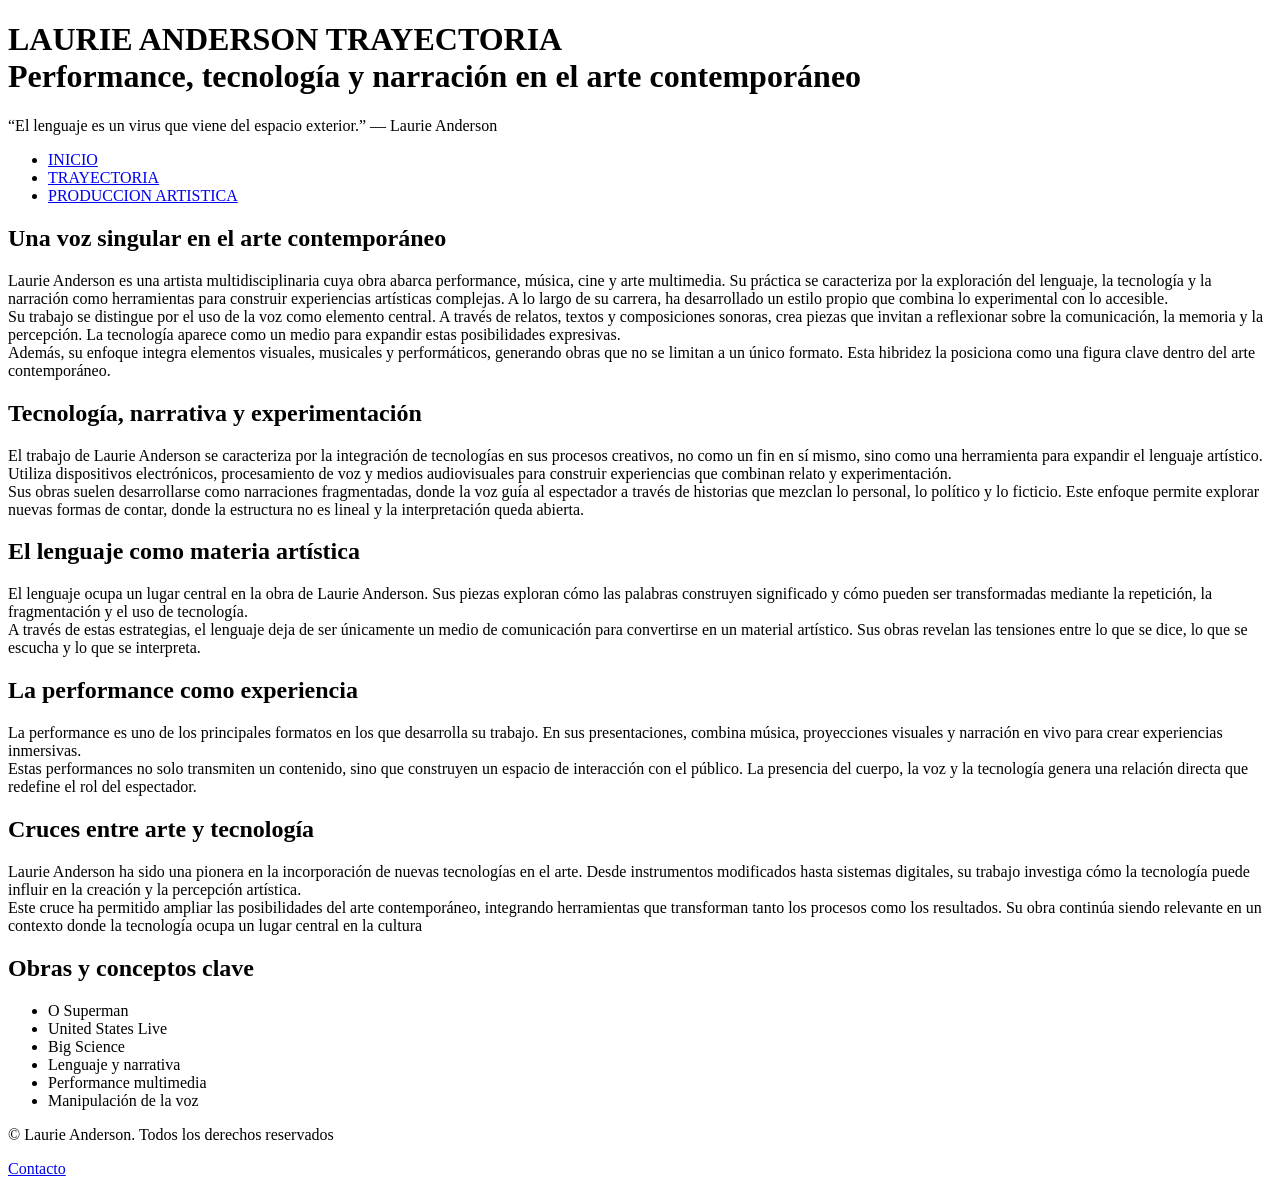
==== produccion.html @ 9b80798b "UPDATE PRODUCCION Agregué contenido en PRODUCCIÓN ARTÍSTICA. Cambié el <h1> y el <p> del header" ====
<!DOCTYPE html>
<html lang="es">
    <head>
        <meta charset="utf-8">
        <title>LAURIE-ANDERSON-PRODUCCION</title>
        <link href="css/estilos.css" rel="stylesheet">
    </head>
    <body>
        <header>
            <h1>LAURIE ANDERSON TRAYECTORIA<br>Performance, tecnología y narración en el arte contemporáneo</h1>
            <p>“El lenguaje es un virus que viene del espacio exterior.” — Laurie Anderson </p>
            <nav>
                <ul>
                    <li><a href="index.html">INICIO</a></li>
                    <li><a href="trayectoria.html">TRAYECTORIA</a></li>
                    <li><a href="produccion.html">PRODUCCION ARTISTICA</a></li>
                </ul>
            </nav>
        </header>
        <main>
            <article>
                <h2>Una voz singular en el arte contemporáneo</h2>
                <p>Laurie Anderson es una artista multidisciplinaria cuya obra abarca performance, música, cine y arte multimedia. Su práctica se caracteriza por la exploración del lenguaje, la tecnología y la narración como herramientas para construir experiencias artísticas complejas. A lo largo de su carrera, ha desarrollado un estilo propio que combina lo experimental con lo accesible.<br>Su trabajo se distingue por el uso de la voz como elemento central. A través de relatos, textos y composiciones sonoras, crea piezas que invitan a reflexionar sobre la comunicación, la memoria y la percepción. La tecnología aparece como un medio para expandir estas posibilidades expresivas.<br>Además, su enfoque integra elementos visuales, musicales y performáticos, generando obras que no se limitan a un único formato. Esta hibridez la posiciona como una figura clave dentro del arte contemporáneo.
</p>
            </article>
            <article>
                <h2>Tecnología, narrativa y experimentación</h2>
                <p>El trabajo de Laurie Anderson se caracteriza por la integración de tecnologías en sus procesos creativos, no como un fin en sí mismo, sino como una herramienta para expandir el lenguaje artístico. Utiliza dispositivos electrónicos, procesamiento de voz y medios audiovisuales para construir experiencias que combinan relato y experimentación. <br> Sus obras suelen desarrollarse como narraciones fragmentadas, donde la voz guía al espectador a través de historias que mezclan lo personal, lo político y lo ficticio. Este enfoque permite explorar nuevas formas de contar, donde la estructura no es lineal y la interpretación queda abierta.

</p>
            </article>
            <article>
                <h2>El lenguaje como materia artística</h2>
                <p>El lenguaje ocupa un lugar central en la obra de Laurie Anderson. Sus piezas exploran cómo las palabras construyen significado y cómo pueden ser transformadas mediante la repetición, la fragmentación y el uso de tecnología.<br>A través de estas estrategias, el lenguaje deja de ser únicamente un medio de comunicación para convertirse en un material artístico. Sus obras revelan las tensiones entre lo que se dice, lo que se escucha y lo que se interpreta.</p>
            </article>
            <article>
                <h2>La performance como experiencia</h2>
                <p>La performance es uno de los principales formatos en los que desarrolla su trabajo. En sus presentaciones, combina música, proyecciones visuales y narración en vivo para crear experiencias inmersivas.<br>Estas performances no solo transmiten un contenido, sino que construyen un espacio de interacción con el público. La presencia del cuerpo, la voz y la tecnología genera una relación directa que redefine el rol del espectador.</p>
            </article>
             </article>
            <article>
                <h2>Cruces entre arte y tecnología</h2>
                <p>Laurie Anderson ha sido una pionera en la incorporación de nuevas tecnologías en el arte. Desde instrumentos modificados hasta sistemas digitales, su trabajo investiga cómo la tecnología puede influir en la creación y la percepción artística.<br> Este cruce ha permitido ampliar las posibilidades del arte contemporáneo, integrando herramientas que transforman tanto los procesos como los resultados. Su obra continúa siendo relevante en un contexto donde la tecnología ocupa un lugar central en la cultura</p>
            </article>
            <article>
                <h2>Obras y conceptos clave</h2>
                <p>
                    <ul>
                        <li>O Superman</li>
                        <li>United States Live</li>
                        <li>Big Science</li>
                        <li>Lenguaje y narrativa</li>
                        <li>Performance multimedia</li>
                        <li>Manipulación de la voz</li>
                    </ul>
                </p>
            </article>
        </main>
        <footer>
            <p>&copy; Laurie Anderson. Todos los derechos reservados</p>
            <a href="mailto:laurie@artedigital.com">Contacto</a>
        </footer>
    </body>
</html>
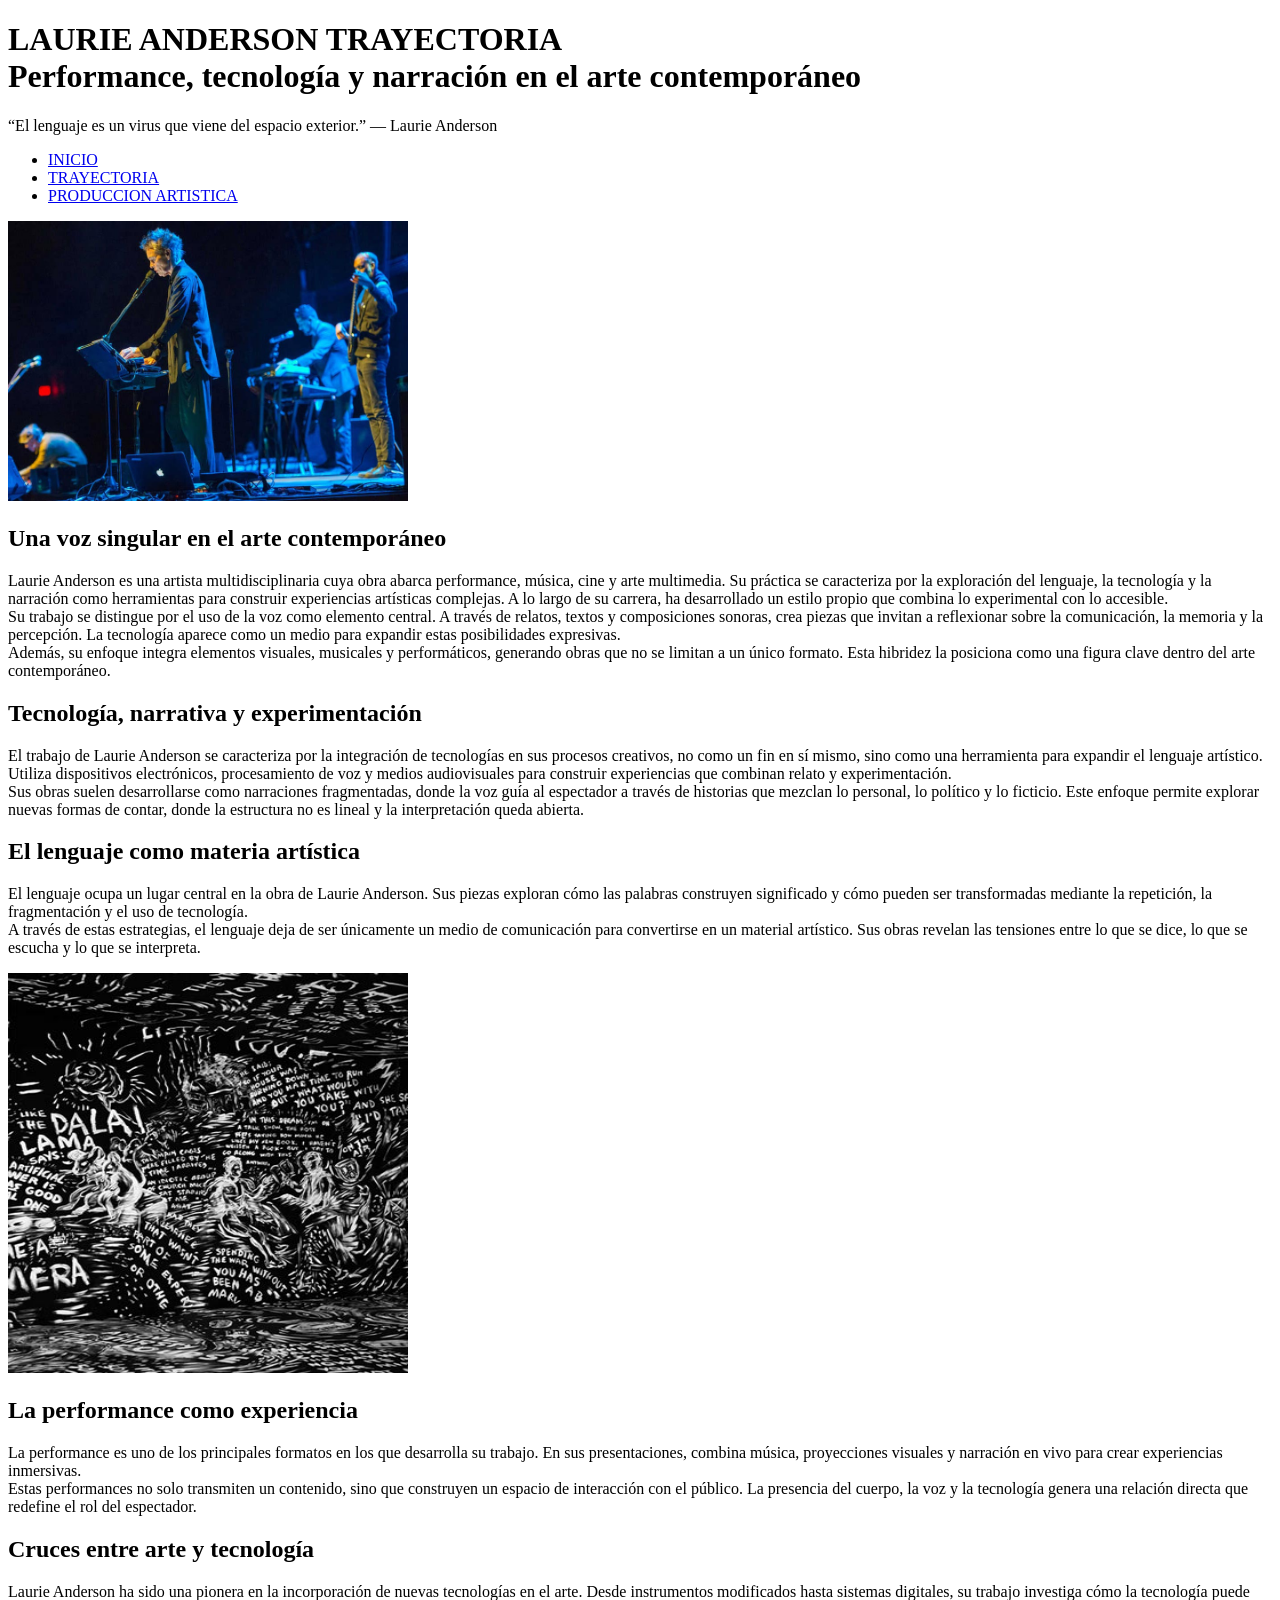
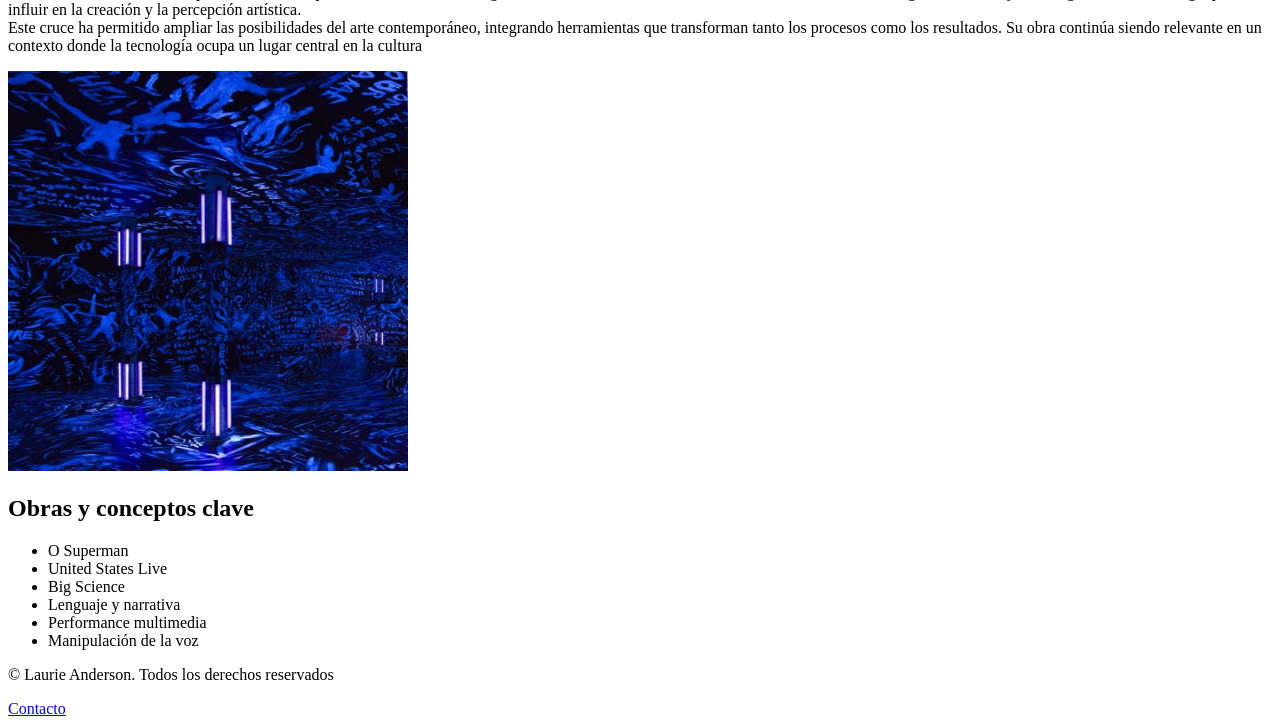
==== commit 9b300da3: "UPDATE PRODUCCIÓN ARTÍSTICA Agruegué tres fotos a la página PRODUCCIÓN ARTÍSTICA y agregue un coment" ====
--- a/produccion.html
+++ b/produccion.html
@@ -18,6 +18,7 @@
             </nav>
         </header>
         <main>
+            <img src="img/andersontocando-2.jpg" alt="LAURIE ANDERSON TOCANDO" height="280" width="400">
             <article>
                 <h2>Una voz singular en el arte contemporáneo</h2>
                 <p>Laurie Anderson es una artista multidisciplinaria cuya obra abarca performance, música, cine y arte multimedia. Su práctica se caracteriza por la exploración del lenguaje, la tecnología y la narración como herramientas para construir experiencias artísticas complejas. A lo largo de su carrera, ha desarrollado un estilo propio que combina lo experimental con lo accesible.<br>Su trabajo se distingue por el uso de la voz como elemento central. A través de relatos, textos y composiciones sonoras, crea piezas que invitan a reflexionar sobre la comunicación, la memoria y la percepción. La tecnología aparece como un medio para expandir estas posibilidades expresivas.<br>Además, su enfoque integra elementos visuales, musicales y performáticos, generando obras que no se limitan a un único formato. Esta hibridez la posiciona como una figura clave dentro del arte contemporáneo.
@@ -33,6 +34,7 @@
                 <h2>El lenguaje como materia artística</h2>
                 <p>El lenguaje ocupa un lugar central en la obra de Laurie Anderson. Sus piezas exploran cómo las palabras construyen significado y cómo pueden ser transformadas mediante la repetición, la fragmentación y el uso de tecnología.<br>A través de estas estrategias, el lenguaje deja de ser únicamente un medio de comunicación para convertirse en un material artístico. Sus obras revelan las tensiones entre lo que se dice, lo que se escucha y lo que se interpreta.</p>
             </article>
+            <img src="img/andersoninstalacionfrases-3.jpg" alt="INSTALACIÓN FRASES" height="400" width="400">
             <article>
                 <h2>La performance como experiencia</h2>
                 <p>La performance es uno de los principales formatos en los que desarrolla su trabajo. En sus presentaciones, combina música, proyecciones visuales y narración en vivo para crear experiencias inmersivas.<br>Estas performances no solo transmiten un contenido, sino que construyen un espacio de interacción con el público. La presencia del cuerpo, la voz y la tecnología genera una relación directa que redefine el rol del espectador.</p>
@@ -42,6 +44,7 @@
                 <h2>Cruces entre arte y tecnología</h2>
                 <p>Laurie Anderson ha sido una pionera en la incorporación de nuevas tecnologías en el arte. Desde instrumentos modificados hasta sistemas digitales, su trabajo investiga cómo la tecnología puede influir en la creación y la percepción artística.<br> Este cruce ha permitido ampliar las posibilidades del arte contemporáneo, integrando herramientas que transforman tanto los procesos como los resultados. Su obra continúa siendo relevante en un contexto donde la tecnología ocupa un lugar central en la cultura</p>
             </article>
+            <img src="img/anderson-4luminica.jpg" alt="INSTALACIÓN" height="400" width="400">
             <article>
                 <h2>Obras y conceptos clave</h2>
                 <p>
@@ -60,5 +63,6 @@
             <p>&copy; Laurie Anderson. Todos los derechos reservados</p>
             <a href="mailto:laurie@artedigital.com">Contacto</a>
         </footer>
+        <!--Copié la estructura del index con el header asi quedan las tres páginas iguales en estructura, luego agregué todo el contenido y por último las fotos-->
     </body>
 </html>
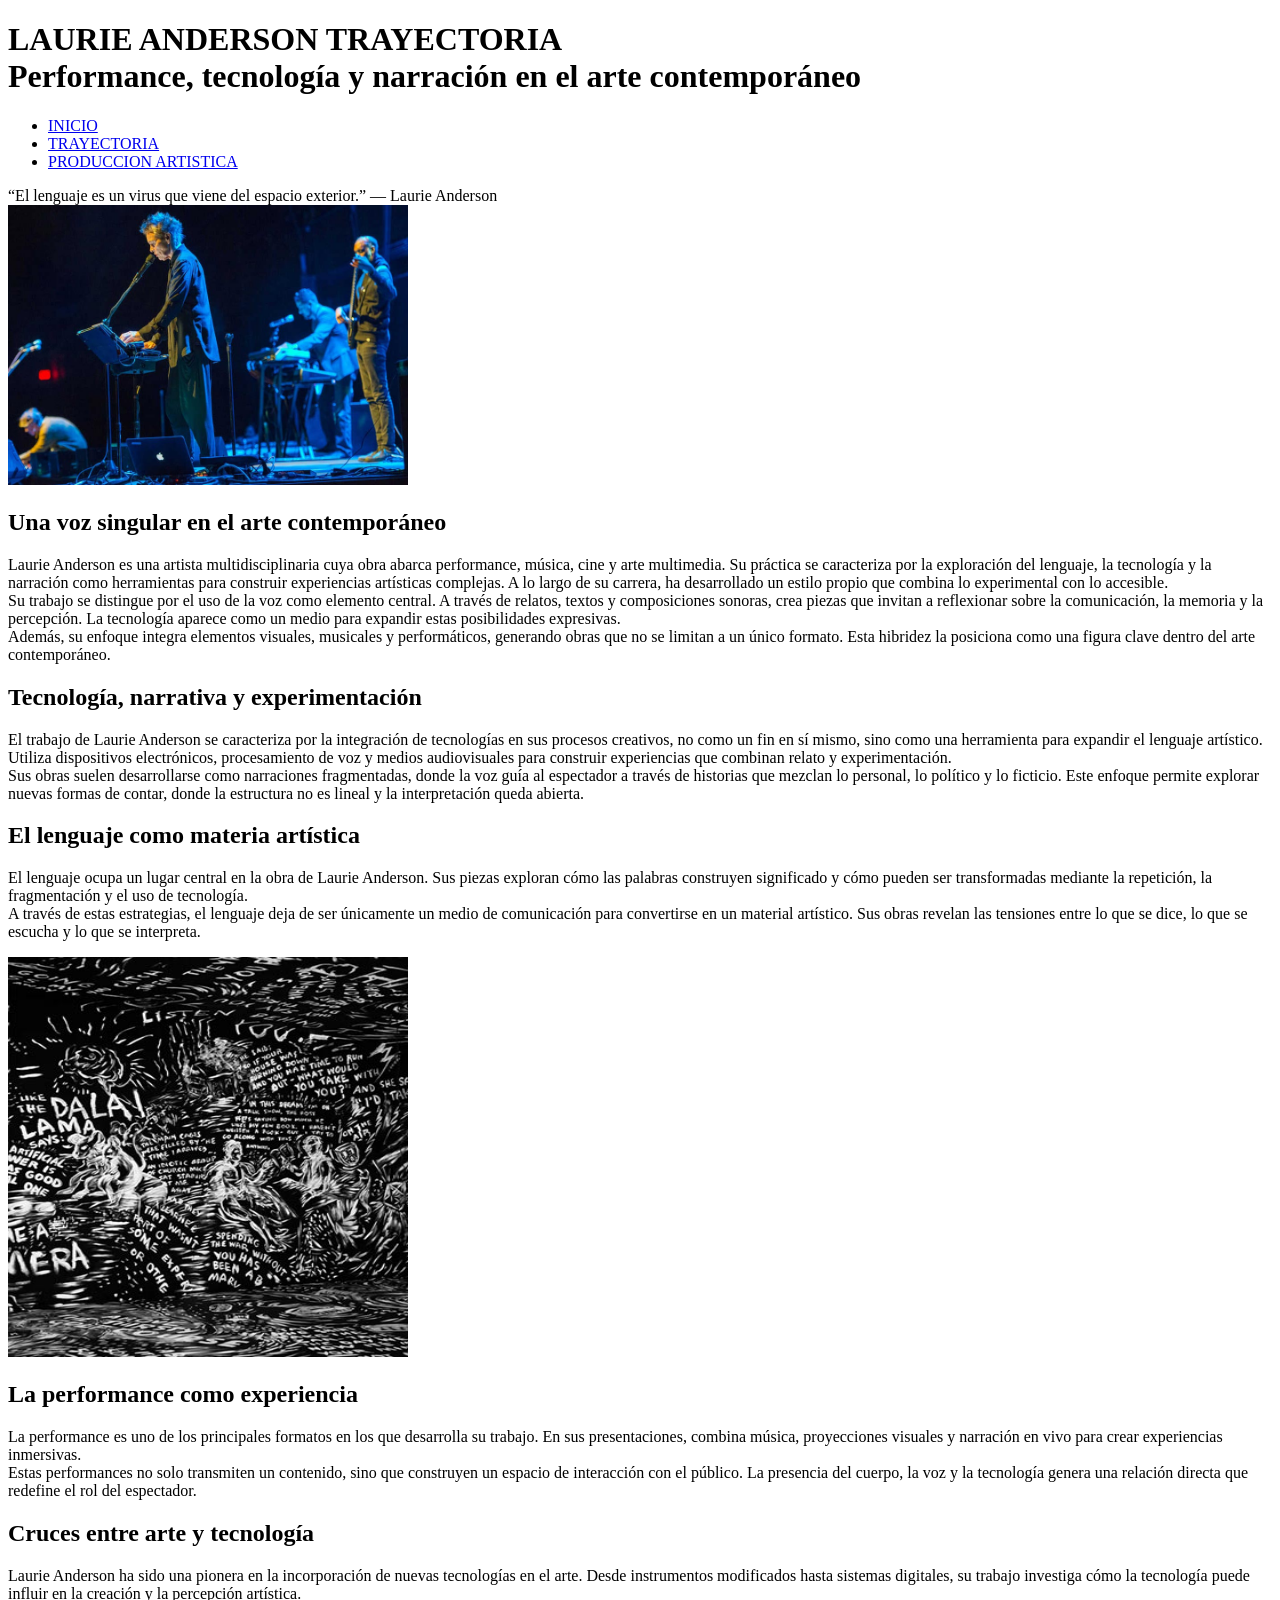
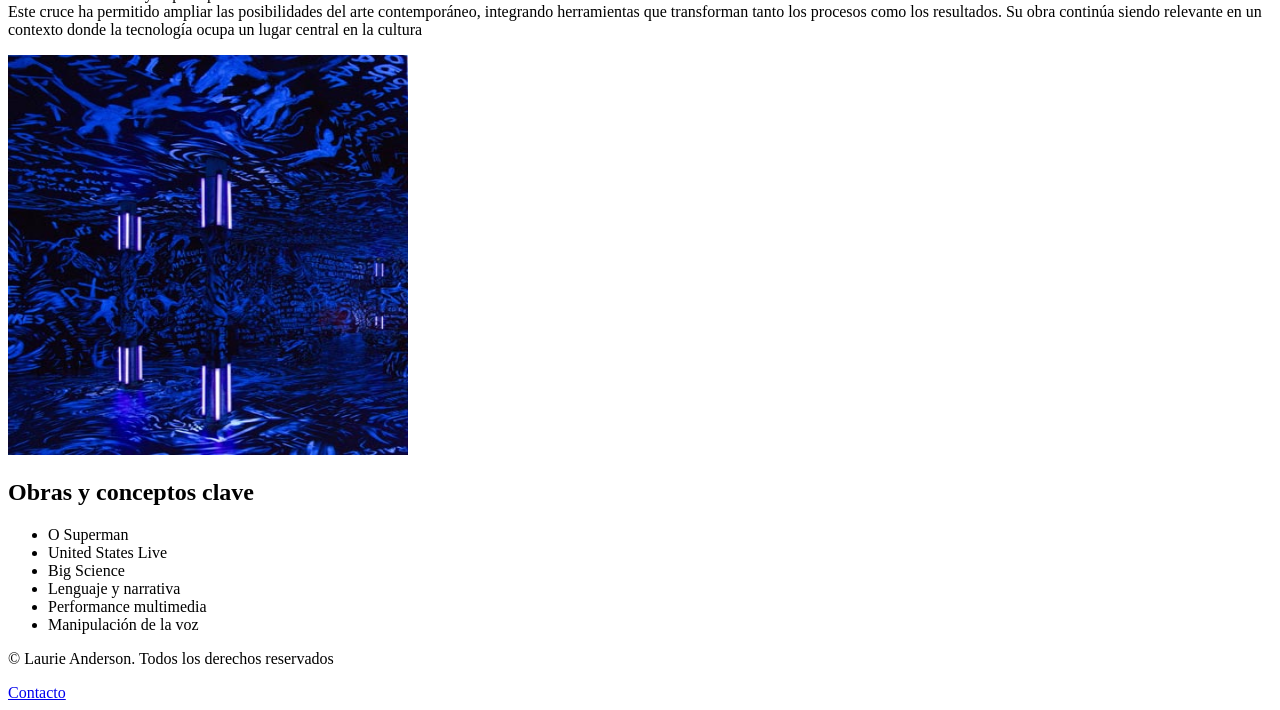
==== commit 068f683e: "UPDATE Saque del header y la puse en un div entre el header y el main a una frase que dijo la artist" ====
--- a/produccion.html
+++ b/produccion.html
@@ -8,7 +8,6 @@
     <body>
         <header>
             <h1>LAURIE ANDERSON TRAYECTORIA<br>Performance, tecnología y narración en el arte contemporáneo</h1>
-            <p>“El lenguaje es un virus que viene del espacio exterior.” — Laurie Anderson </p>
             <nav>
                 <ul>
                     <li><a href="index.html">INICIO</a></li>
@@ -17,6 +16,9 @@
                 </ul>
             </nav>
         </header>
+        <div>
+            “El lenguaje es un virus que viene del espacio exterior.” — Laurie Anderson 
+        </div>
         <main>
             <img src="img/andersontocando-2.jpg" alt="LAURIE ANDERSON TOCANDO" height="280" width="400">
             <article>
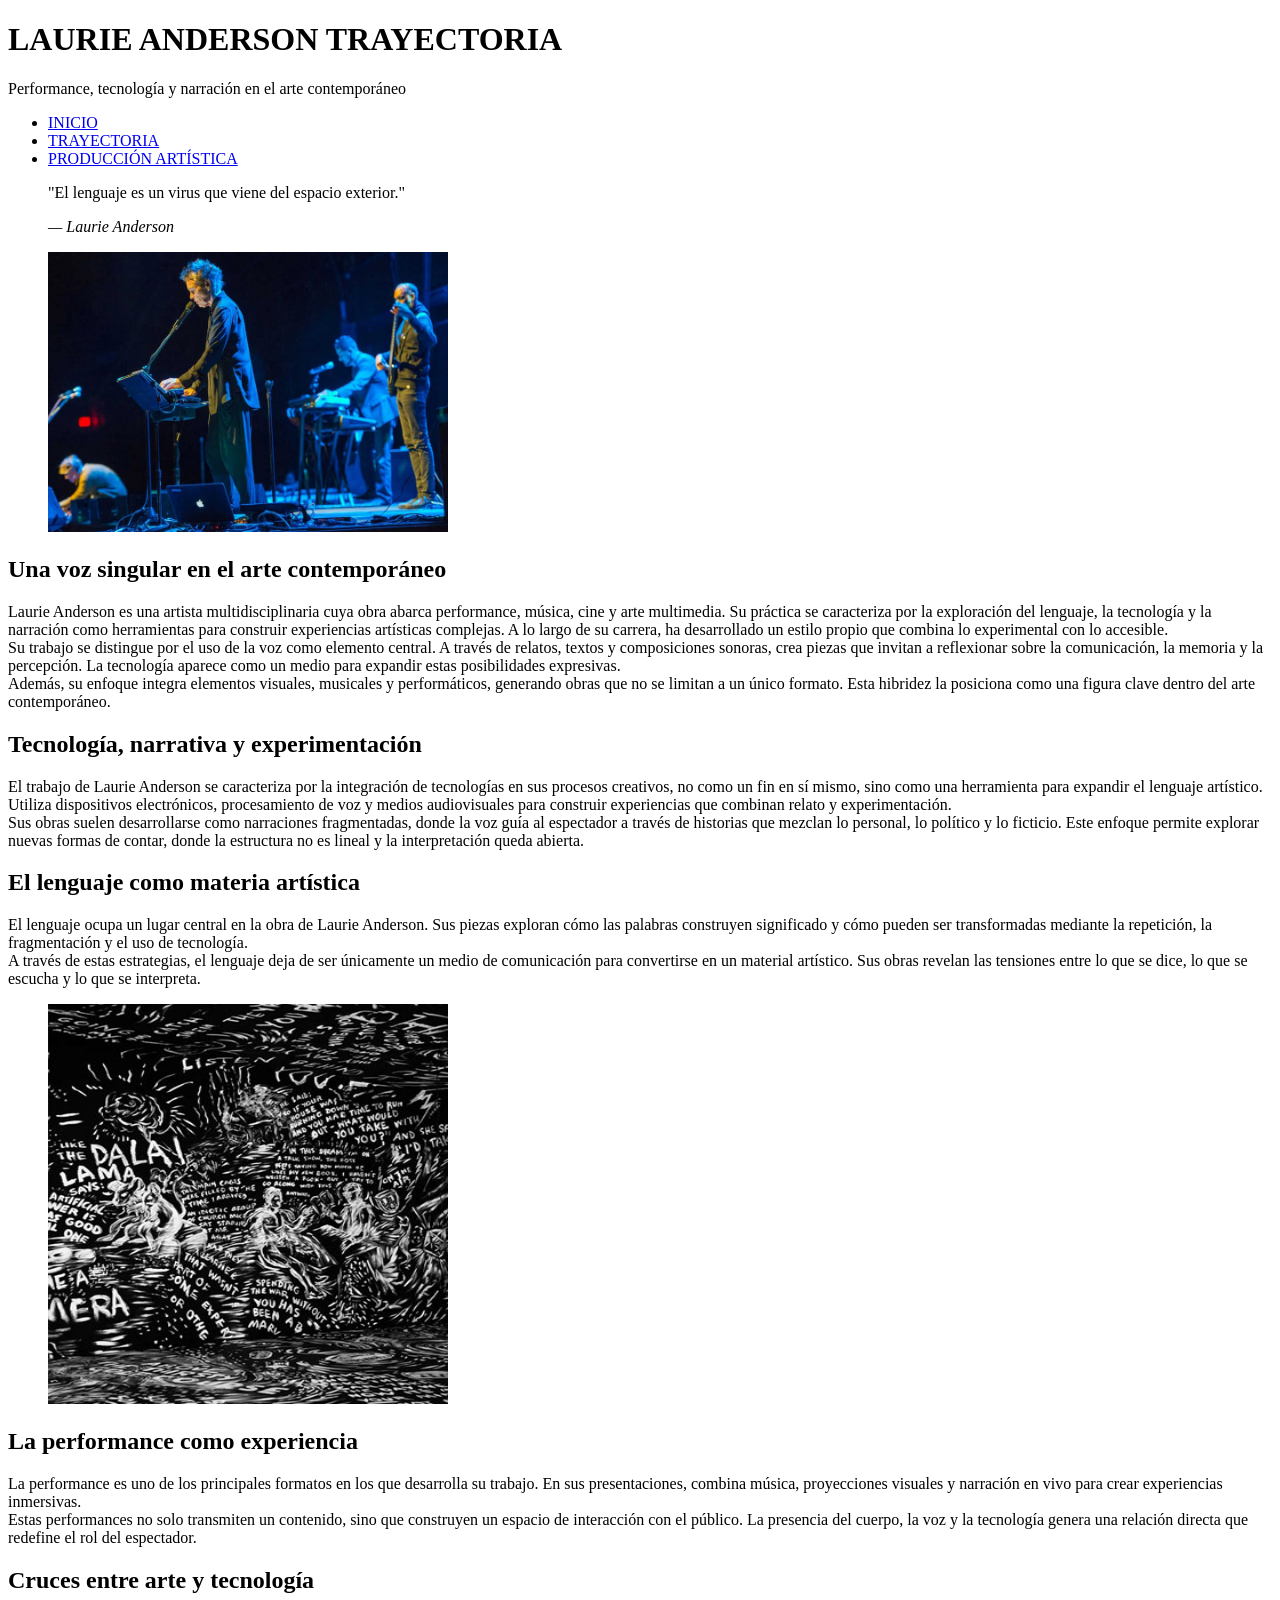
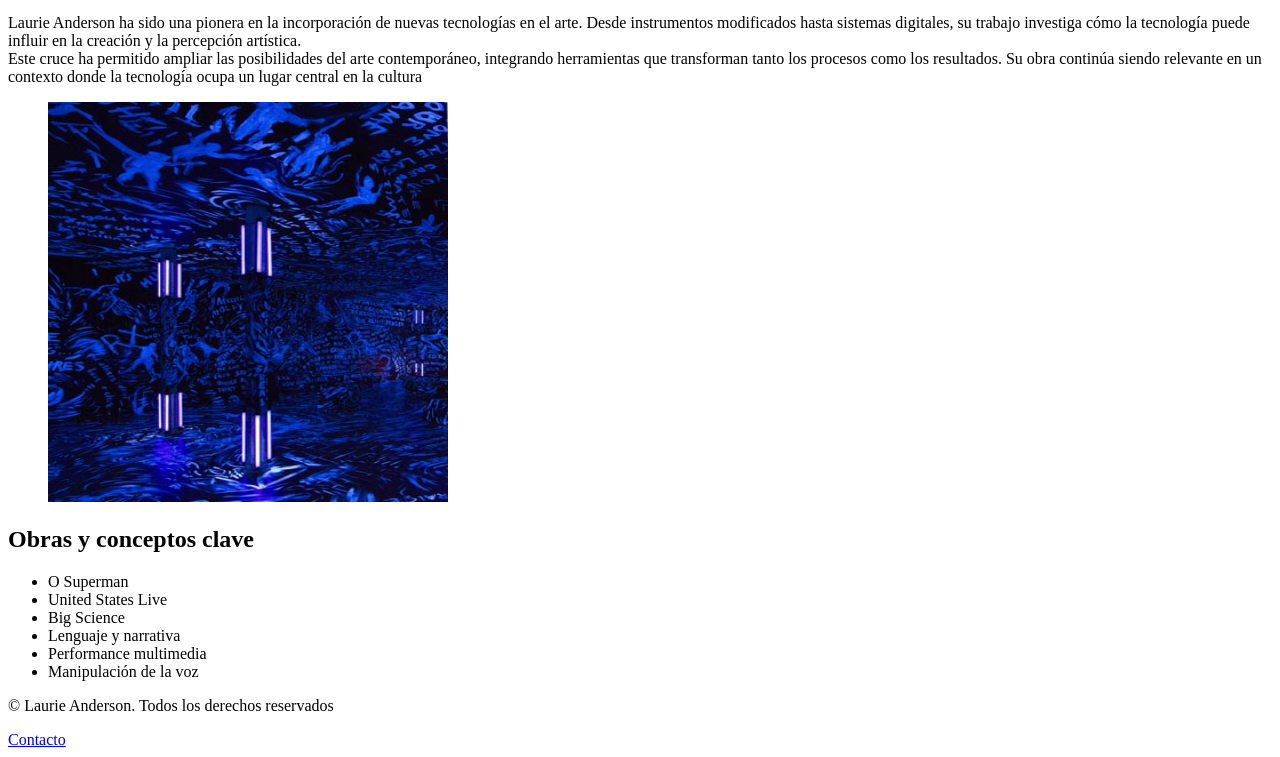
==== commit d91cdb96: "UPDATE PRODUCCIÓN - Agregué los links de Google fonts en el head - Corregí el <header> - Corregí una" ====
--- a/produccion.html
+++ b/produccion.html
@@ -3,25 +3,30 @@
     <head>
         <meta charset="utf-8">
         <title>LAURIE-ANDERSON-PRODUCCION</title>
+        <link rel="preconnect" href="https://fonts.googleapis.com">
+        <link rel="preconnect" href="https://fonts.gstatic.com" crossorigin>
+        <link href="https://fonts.googleapis.com/css2?family=Abel&family=Raleway:ital,wght@0,100..900;1,100..900&display=swap" rel="stylesheet">
         <link href="css/estilos.css" rel="stylesheet">
     </head>
     <body>
         <header>
-            <h1>LAURIE ANDERSON TRAYECTORIA<br>Performance, tecnología y narración en el arte contemporáneo</h1>
+            <h1>LAURIE ANDERSON TRAYECTORIA</h1>
+            <p>Performance, tecnología y narración en el arte contemporáneo</p>
             <nav>
                 <ul>
                     <li><a href="index.html">INICIO</a></li>
                     <li><a href="trayectoria.html">TRAYECTORIA</a></li>
-                    <li><a href="produccion.html">PRODUCCION ARTISTICA</a></li>
+                    <li><a href="produccion.html">PRODUCCIÓN ARTÍSTICA</a></li>
                 </ul>
             </nav>
         </header>
-        <div>
-            “El lenguaje es un virus que viene del espacio exterior.” — Laurie Anderson 
-        </div>
+        <blockquote>
+            <p>"El lenguaje es un virus que viene del espacio exterior."</p>
+            <cite>— Laurie Anderson</cite>
+        </blockquote>
         <main>
-            <img src="img/andersontocando-2.jpg" alt="LAURIE ANDERSON TOCANDO" height="280" width="400">
             <article>
+                <figure><img src="img/andersontocando-2.jpg" alt="LAURIE ANDERSON TOCANDO" height="280" width="400"></figure>
                 <h2>Una voz singular en el arte contemporáneo</h2>
                 <p>Laurie Anderson es una artista multidisciplinaria cuya obra abarca performance, música, cine y arte multimedia. Su práctica se caracteriza por la exploración del lenguaje, la tecnología y la narración como herramientas para construir experiencias artísticas complejas. A lo largo de su carrera, ha desarrollado un estilo propio que combina lo experimental con lo accesible.<br>Su trabajo se distingue por el uso de la voz como elemento central. A través de relatos, textos y composiciones sonoras, crea piezas que invitan a reflexionar sobre la comunicación, la memoria y la percepción. La tecnología aparece como un medio para expandir estas posibilidades expresivas.<br>Además, su enfoque integra elementos visuales, musicales y performáticos, generando obras que no se limitan a un único formato. Esta hibridez la posiciona como una figura clave dentro del arte contemporáneo.
 </p>
@@ -36,20 +41,18 @@
                 <h2>El lenguaje como materia artística</h2>
                 <p>El lenguaje ocupa un lugar central en la obra de Laurie Anderson. Sus piezas exploran cómo las palabras construyen significado y cómo pueden ser transformadas mediante la repetición, la fragmentación y el uso de tecnología.<br>A través de estas estrategias, el lenguaje deja de ser únicamente un medio de comunicación para convertirse en un material artístico. Sus obras revelan las tensiones entre lo que se dice, lo que se escucha y lo que se interpreta.</p>
             </article>
-            <img src="img/andersoninstalacionfrases-3.jpg" alt="INSTALACIÓN FRASES" height="400" width="400">
             <article>
+                <figure><img src="img/andersoninstalacionfrases-3.jpg" alt="INSTALACIÓN FRASES" height="400" width="400"></figure>
                 <h2>La performance como experiencia</h2>
                 <p>La performance es uno de los principales formatos en los que desarrolla su trabajo. En sus presentaciones, combina música, proyecciones visuales y narración en vivo para crear experiencias inmersivas.<br>Estas performances no solo transmiten un contenido, sino que construyen un espacio de interacción con el público. La presencia del cuerpo, la voz y la tecnología genera una relación directa que redefine el rol del espectador.</p>
             </article>
-             </article>
             <article>
                 <h2>Cruces entre arte y tecnología</h2>
                 <p>Laurie Anderson ha sido una pionera en la incorporación de nuevas tecnologías en el arte. Desde instrumentos modificados hasta sistemas digitales, su trabajo investiga cómo la tecnología puede influir en la creación y la percepción artística.<br> Este cruce ha permitido ampliar las posibilidades del arte contemporáneo, integrando herramientas que transforman tanto los procesos como los resultados. Su obra continúa siendo relevante en un contexto donde la tecnología ocupa un lugar central en la cultura</p>
             </article>
-            <img src="img/anderson-4luminica.jpg" alt="INSTALACIÓN" height="400" width="400">
             <article>
+                <figure><img src="img/anderson-4luminica.jpg" alt="INSTALACIÓN" height="400" width="400"></figure>
                 <h2>Obras y conceptos clave</h2>
-                <p>
                     <ul>
                         <li>O Superman</li>
                         <li>United States Live</li>
@@ -58,7 +61,6 @@
                         <li>Performance multimedia</li>
                         <li>Manipulación de la voz</li>
                     </ul>
-                </p>
             </article>
         </main>
         <footer>
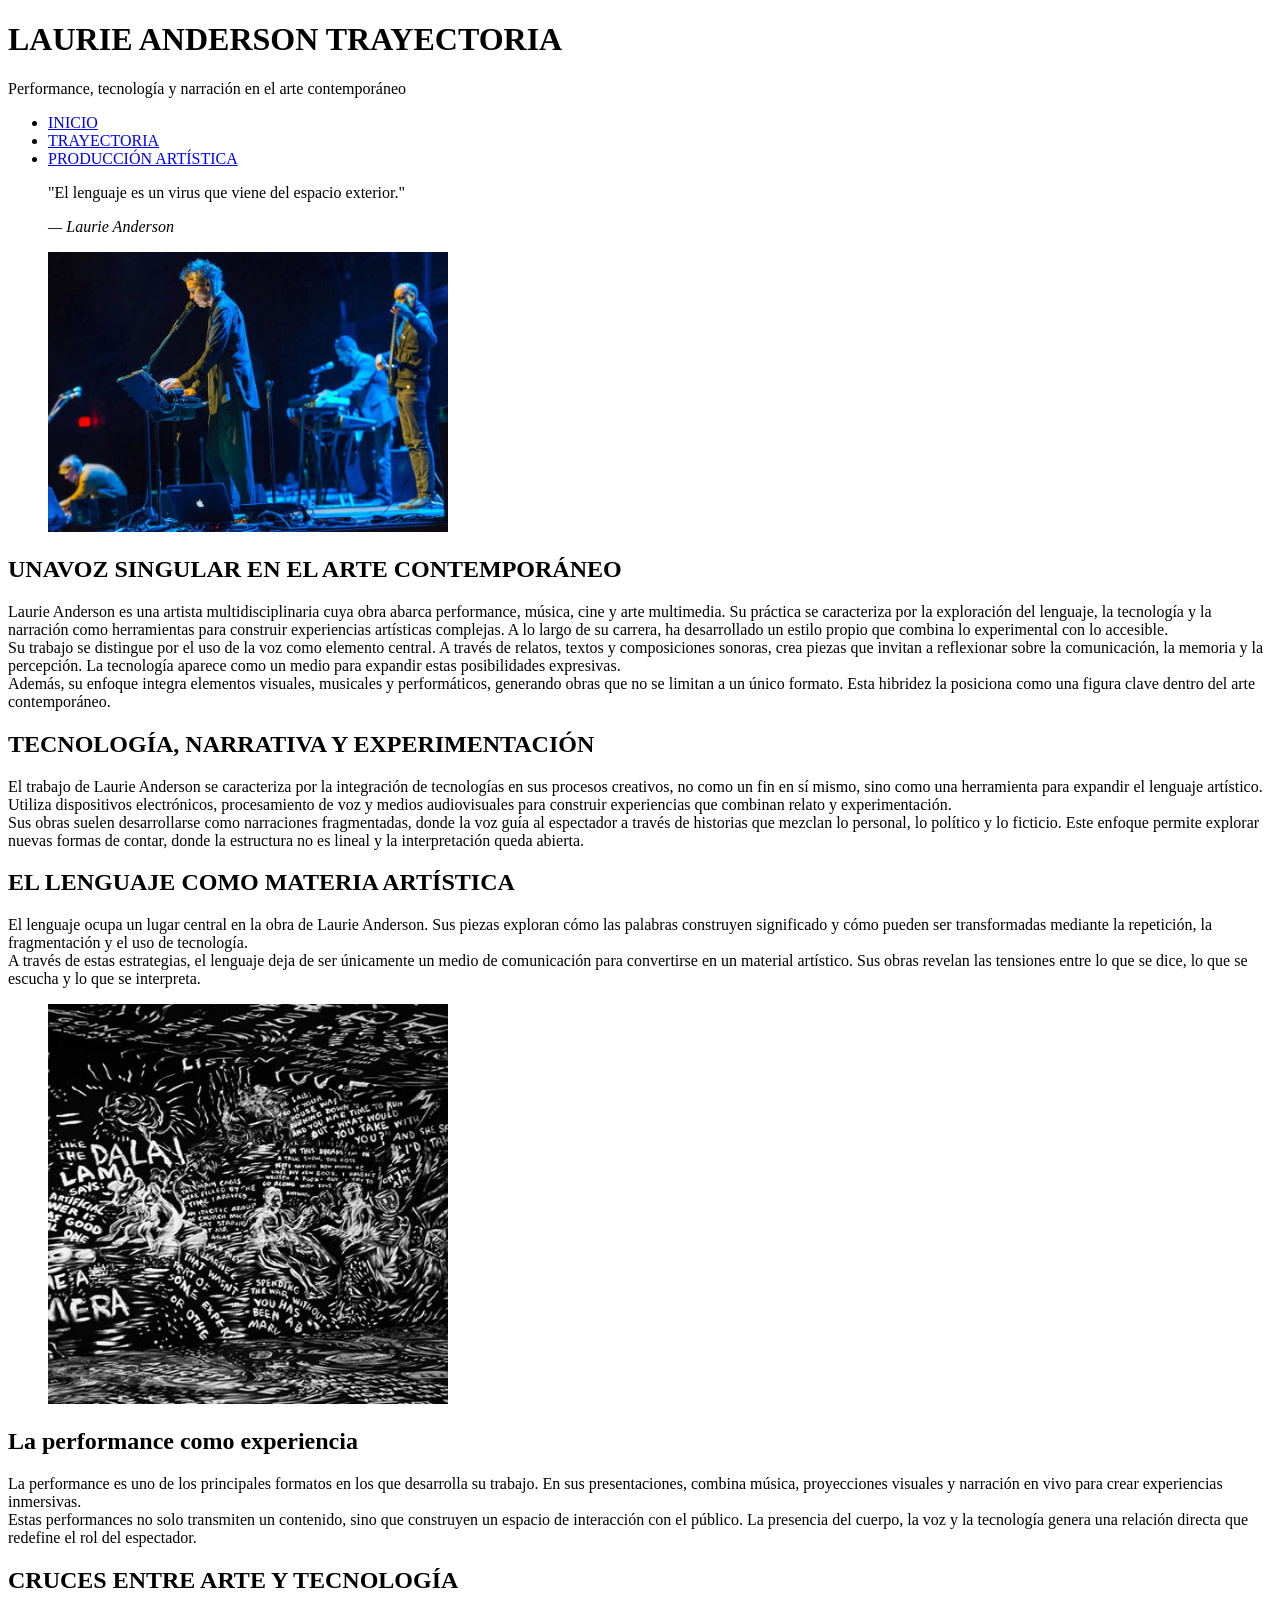
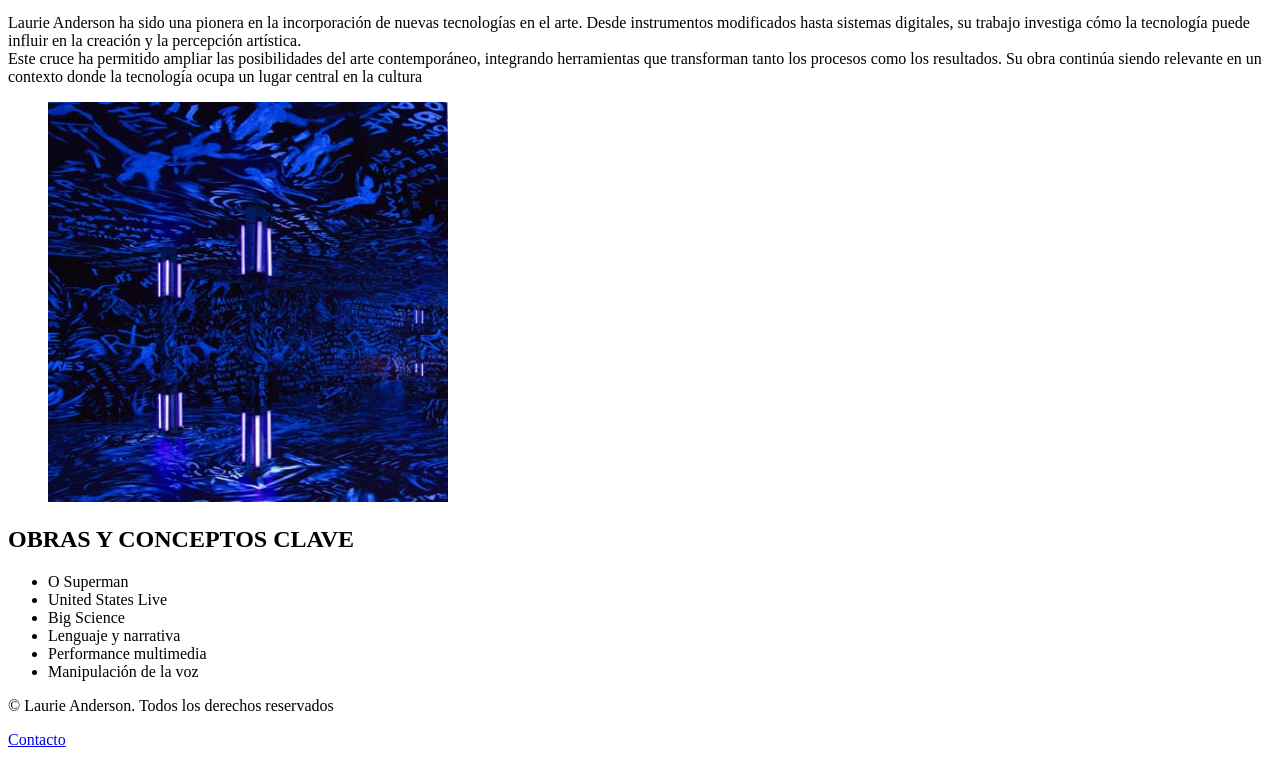
==== commit 74fc6eed: "UPDATE PRODUCCION Cambié los <h2> de minúscula a mayúscula" ====
--- a/produccion.html
+++ b/produccion.html
@@ -27,18 +27,18 @@
         <main>
             <article>
                 <figure><img src="img/andersontocando-2.jpg" alt="LAURIE ANDERSON TOCANDO" height="280" width="400"></figure>
-                <h2>Una voz singular en el arte contemporáneo</h2>
+                <h2>UNAVOZ SINGULAR EN EL ARTE CONTEMPORÁNEO</h2>
                 <p>Laurie Anderson es una artista multidisciplinaria cuya obra abarca performance, música, cine y arte multimedia. Su práctica se caracteriza por la exploración del lenguaje, la tecnología y la narración como herramientas para construir experiencias artísticas complejas. A lo largo de su carrera, ha desarrollado un estilo propio que combina lo experimental con lo accesible.<br>Su trabajo se distingue por el uso de la voz como elemento central. A través de relatos, textos y composiciones sonoras, crea piezas que invitan a reflexionar sobre la comunicación, la memoria y la percepción. La tecnología aparece como un medio para expandir estas posibilidades expresivas.<br>Además, su enfoque integra elementos visuales, musicales y performáticos, generando obras que no se limitan a un único formato. Esta hibridez la posiciona como una figura clave dentro del arte contemporáneo.
 </p>
             </article>
             <article>
-                <h2>Tecnología, narrativa y experimentación</h2>
+                <h2>TECNOLOGÍA, NARRATIVA Y EXPERIMENTACIÓN</h2>
                 <p>El trabajo de Laurie Anderson se caracteriza por la integración de tecnologías en sus procesos creativos, no como un fin en sí mismo, sino como una herramienta para expandir el lenguaje artístico. Utiliza dispositivos electrónicos, procesamiento de voz y medios audiovisuales para construir experiencias que combinan relato y experimentación. <br> Sus obras suelen desarrollarse como narraciones fragmentadas, donde la voz guía al espectador a través de historias que mezclan lo personal, lo político y lo ficticio. Este enfoque permite explorar nuevas formas de contar, donde la estructura no es lineal y la interpretación queda abierta.
 
 </p>
             </article>
             <article>
-                <h2>El lenguaje como materia artística</h2>
+                <h2>EL LENGUAJE COMO MATERIA ARTÍSTICA</h2>
                 <p>El lenguaje ocupa un lugar central en la obra de Laurie Anderson. Sus piezas exploran cómo las palabras construyen significado y cómo pueden ser transformadas mediante la repetición, la fragmentación y el uso de tecnología.<br>A través de estas estrategias, el lenguaje deja de ser únicamente un medio de comunicación para convertirse en un material artístico. Sus obras revelan las tensiones entre lo que se dice, lo que se escucha y lo que se interpreta.</p>
             </article>
             <article>
@@ -47,12 +47,12 @@
                 <p>La performance es uno de los principales formatos en los que desarrolla su trabajo. En sus presentaciones, combina música, proyecciones visuales y narración en vivo para crear experiencias inmersivas.<br>Estas performances no solo transmiten un contenido, sino que construyen un espacio de interacción con el público. La presencia del cuerpo, la voz y la tecnología genera una relación directa que redefine el rol del espectador.</p>
             </article>
             <article>
-                <h2>Cruces entre arte y tecnología</h2>
+                <h2>CRUCES ENTRE ARTE Y TECNOLOGÍA</h2>
                 <p>Laurie Anderson ha sido una pionera en la incorporación de nuevas tecnologías en el arte. Desde instrumentos modificados hasta sistemas digitales, su trabajo investiga cómo la tecnología puede influir en la creación y la percepción artística.<br> Este cruce ha permitido ampliar las posibilidades del arte contemporáneo, integrando herramientas que transforman tanto los procesos como los resultados. Su obra continúa siendo relevante en un contexto donde la tecnología ocupa un lugar central en la cultura</p>
             </article>
             <article>
                 <figure><img src="img/anderson-4luminica.jpg" alt="INSTALACIÓN" height="400" width="400"></figure>
-                <h2>Obras y conceptos clave</h2>
+                <h2>OBRAS Y CONCEPTOS CLAVE</h2>
                     <ul>
                         <li>O Superman</li>
                         <li>United States Live</li>
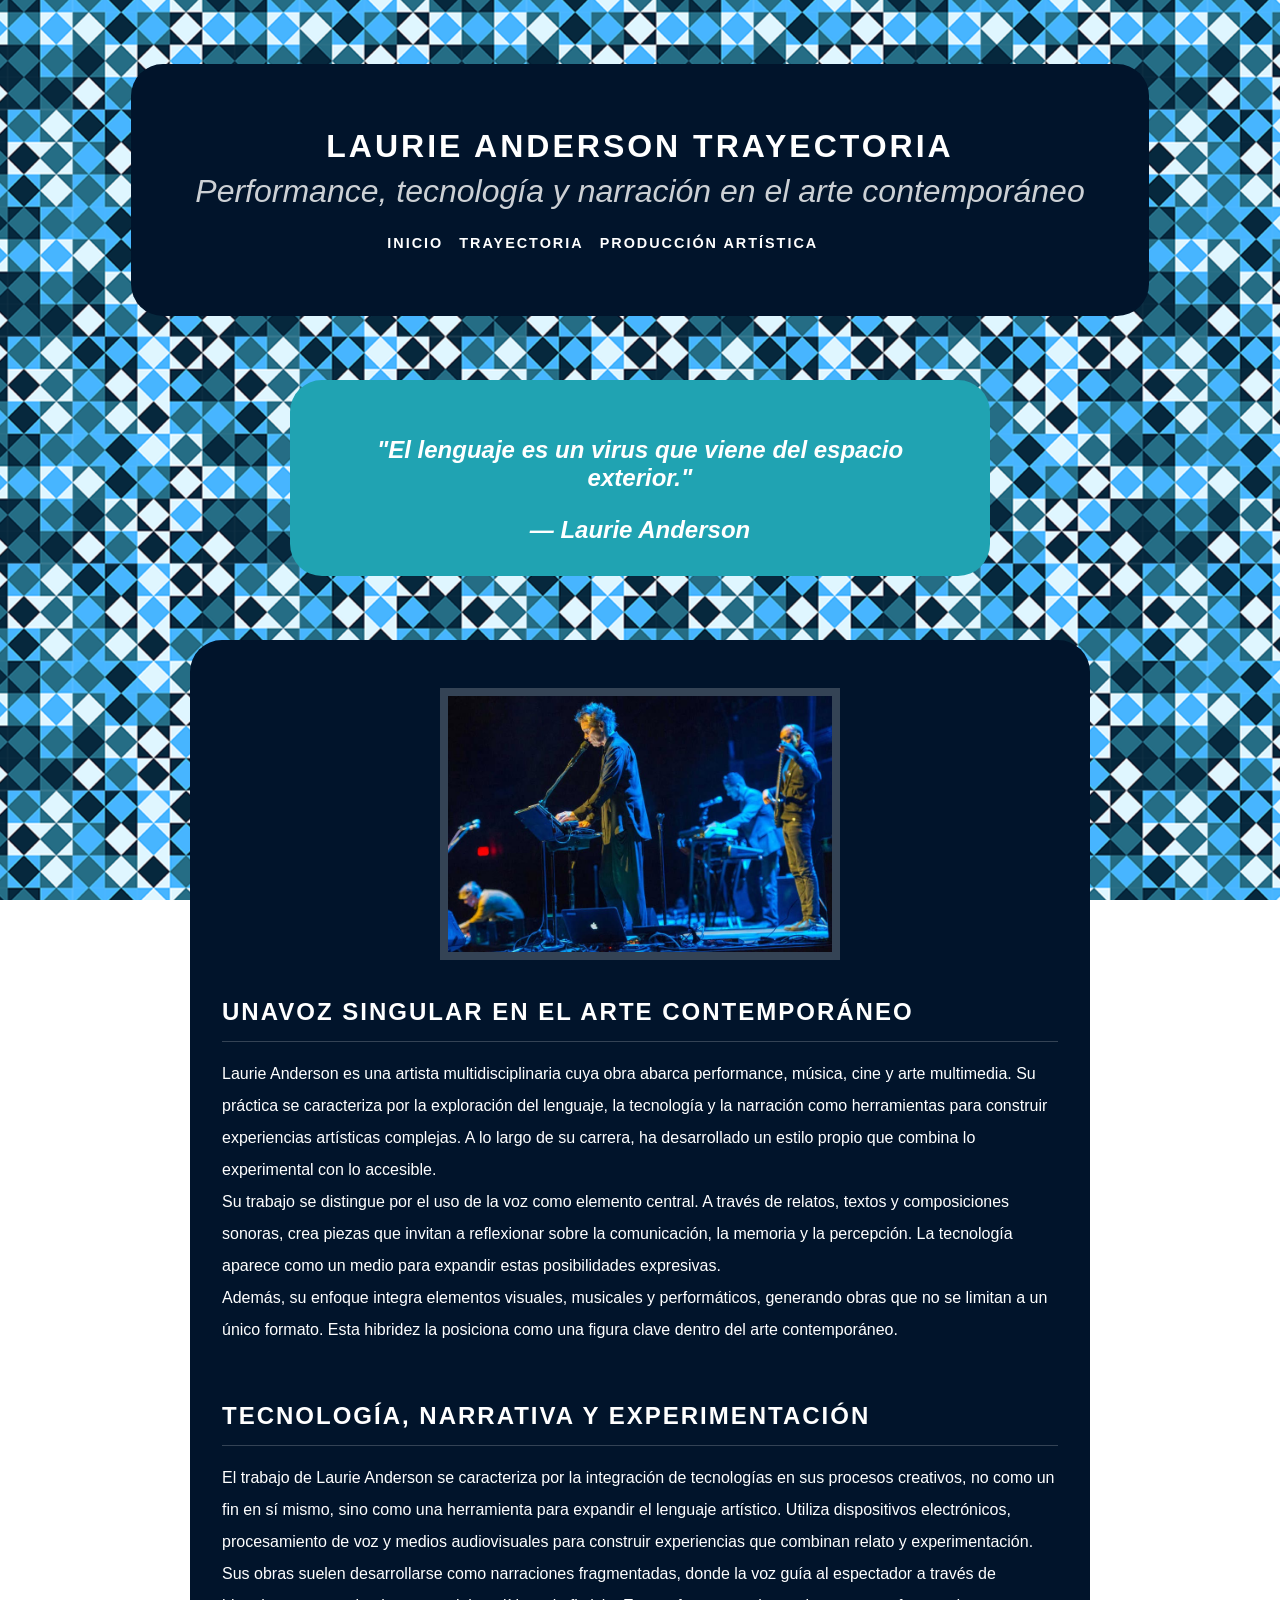
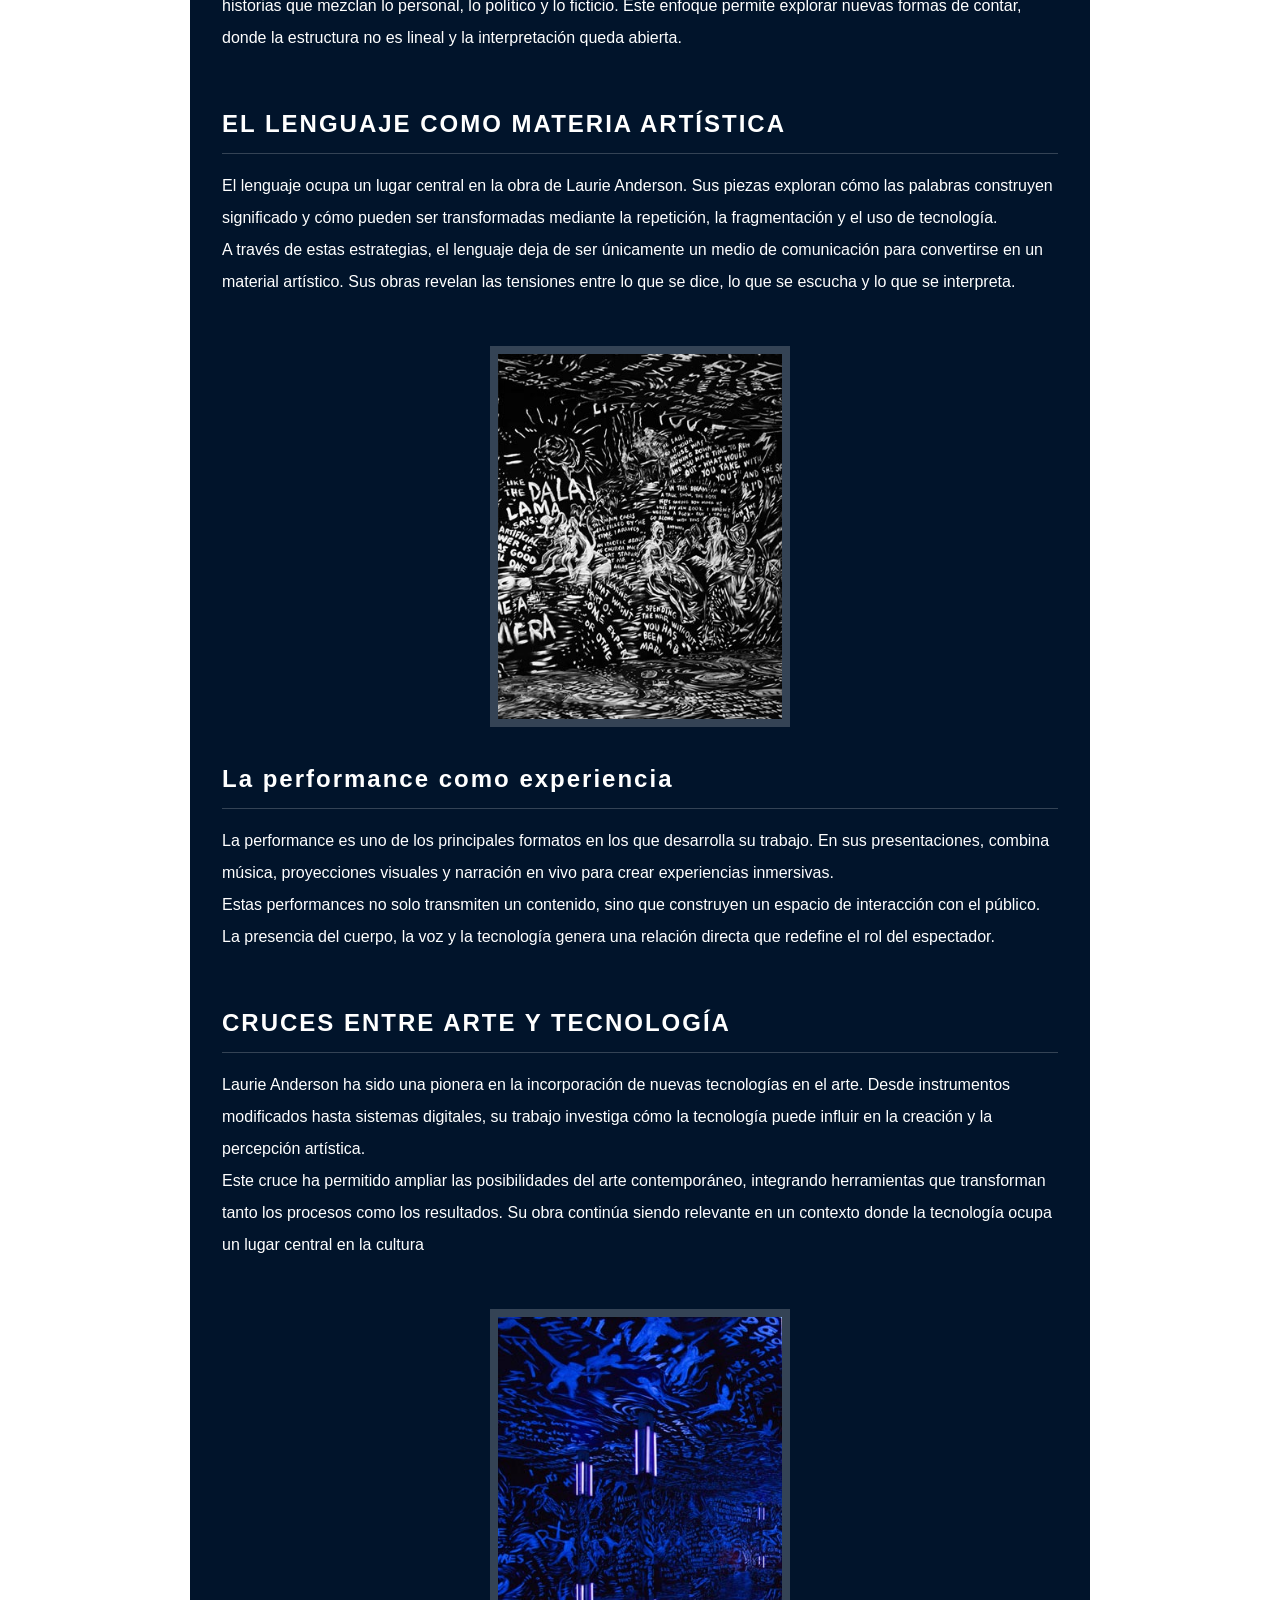
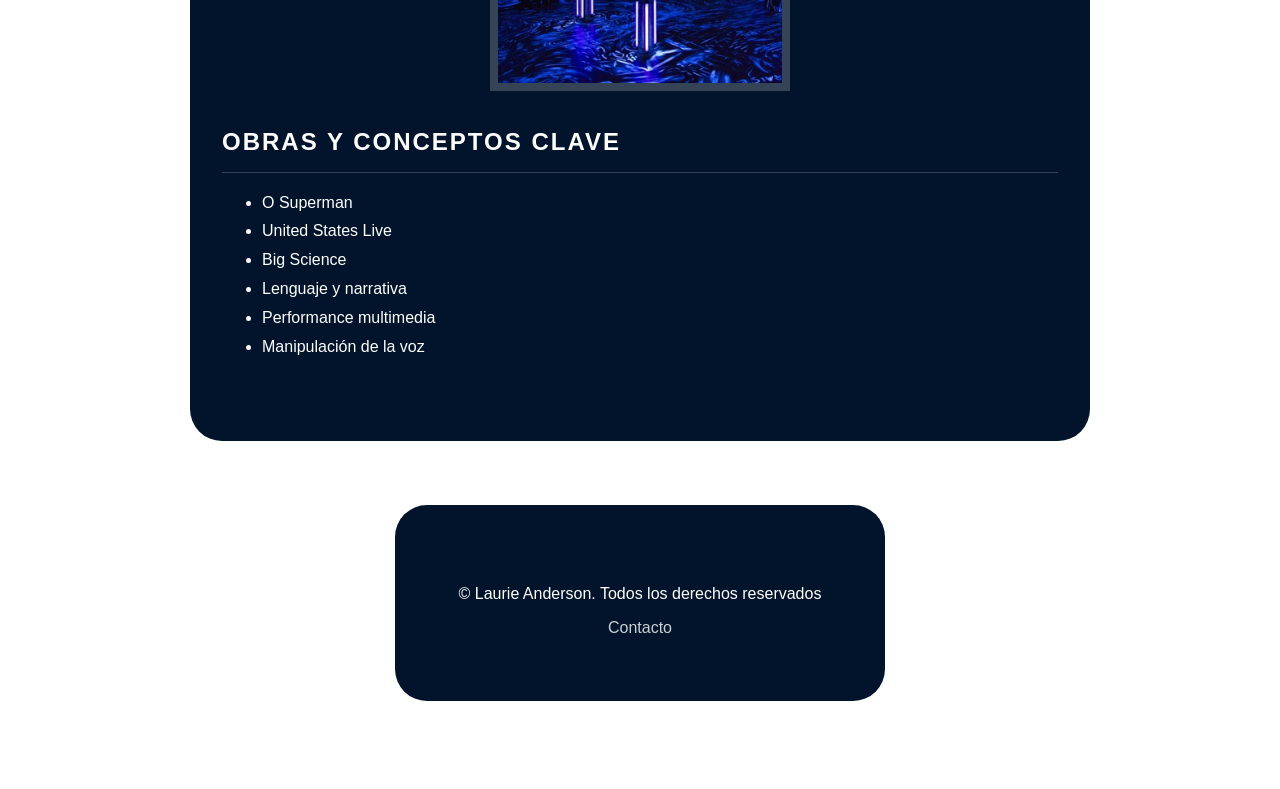
==== commit e2ae262d: "UPDATE PRODUCCIÓN Le cambién el tamaño a las fotos porque se veía mejor" ====
--- a/produccion.html
+++ b/produccion.html
@@ -42,7 +42,7 @@
                 <p>El lenguaje ocupa un lugar central en la obra de Laurie Anderson. Sus piezas exploran cómo las palabras construyen significado y cómo pueden ser transformadas mediante la repetición, la fragmentación y el uso de tecnología.<br>A través de estas estrategias, el lenguaje deja de ser únicamente un medio de comunicación para convertirse en un material artístico. Sus obras revelan las tensiones entre lo que se dice, lo que se escucha y lo que se interpreta.</p>
             </article>
             <article>
-                <figure><img src="img/andersoninstalacionfrases-3.jpg" alt="INSTALACIÓN FRASES" height="400" width="400"></figure>
+                <figure><img src="img/andersoninstalacionfrases-3.jpg" alt="INSTALACIÓN FRASES" height="300" width="300"></figure>
                 <h2>La performance como experiencia</h2>
                 <p>La performance es uno de los principales formatos en los que desarrolla su trabajo. En sus presentaciones, combina música, proyecciones visuales y narración en vivo para crear experiencias inmersivas.<br>Estas performances no solo transmiten un contenido, sino que construyen un espacio de interacción con el público. La presencia del cuerpo, la voz y la tecnología genera una relación directa que redefine el rol del espectador.</p>
             </article>
@@ -51,7 +51,7 @@
                 <p>Laurie Anderson ha sido una pionera en la incorporación de nuevas tecnologías en el arte. Desde instrumentos modificados hasta sistemas digitales, su trabajo investiga cómo la tecnología puede influir en la creación y la percepción artística.<br> Este cruce ha permitido ampliar las posibilidades del arte contemporáneo, integrando herramientas que transforman tanto los procesos como los resultados. Su obra continúa siendo relevante en un contexto donde la tecnología ocupa un lugar central en la cultura</p>
             </article>
             <article>
-                <figure><img src="img/anderson-4luminica.jpg" alt="INSTALACIÓN" height="400" width="400"></figure>
+                <figure><img src="img/anderson-4luminica.jpg" alt="INSTALACIÓN" height="300" width="300"></figure>
                 <h2>OBRAS Y CONCEPTOS CLAVE</h2>
                     <ul>
                         <li>O Superman</li>
--- a/css/estilos.css
+++ b/css/estilos.css
@@ -0,0 +1,160 @@
+/* empiezo el codigo desde lo general a lo particular */
+
+* { 
+    color: white;
+    box-sizing: border-box;
+}
+
+/* BODY */
+
+body {
+    background-image: url(../img/andersonfondo.png);
+    /*background-size: auto; comente este codigo porque se reitera con background-repeat: repeat */
+    background-position: center;
+    background-repeat: repeat;
+    background-attachment: fixed;
+
+    font-family: "Abel", sans-serif; /* la fuente de google fonts */
+    font-weight: 500;
+    font-size: 1rem;
+    font-style: normal;
+
+    display: flex; /*activa el modo flexbox*/
+    flex-direction: column; /* los elementos se apilan de arriba a abajo*/
+    align-items: center; /*centra todo horizontalmente*/
+    min-height: 100vh; /* ocupa al menos toda la altura de la pantalla */
+    margin: 0; /*elimina espacios blancos no deseados en los bordes*/
+    padding: 0;
+    padding-bottom: 5rem;
+}
+
+/* HEADER */
+
+header {
+    margin: 2rem auto;
+    margin-top: 4rem;
+    padding: 4rem;
+    text-align: center;
+    background-color:  rgb(1, 20, 43);
+    border-radius: 2rem;
+}
+
+header h1 {
+    font-family: "Raleway", sans-serif;
+    font-size: 2rem;
+    font-weight: 700;
+    letter-spacing: 3px; /* separa las letras para look minimalista */
+    margin: 0 0 0.5rem 0;}
+
+header p {
+    font-size: 2rem;
+    font-style: italic;
+    opacity: 0.8; /* levemente transparente para jerarquía visual */
+    margin: 0;
+}
+
+    nav {
+    margin-top: 1.5rem;
+}
+
+nav ul {
+    list-style: none; /* elimina los puntos de la lista */
+    padding: 0;
+    margin: 0;
+    display: flex; /* pone los links en fila horizontal */
+    gap: 1rem; /* espacio entre cada link */
+    margin-left: 12rem;
+}
+
+nav a {
+    font-weight: 600;
+    font-size: 0.9rem;
+    letter-spacing: 2px;
+    text-decoration: none; /* saca el subrayado */
+}
+
+nav a:hover {
+    opacity: 0.6; /* efecto suave al pasar el mouse */
+}
+
+/* BLOCKQUOTE */
+
+blockquote {
+    text-align: center;
+    padding: 2rem;
+    font-style: italic;
+    font-size: x-large;
+    font-weight: 600;
+    max-width: 700px;
+    margin: 2rem auto;
+    background-color: rgb(32, 163, 178);
+    border-radius: 2rem;
+    /*background-color: rgb(27, 115, 75);*/
+}
+
+/* MAIN */
+
+main { 
+    margin: 2rem auto;
+    padding: 2rem;
+    background-color: rgb(1, 20, 43);
+    border-radius: 2rem; /*redondeo de puntas*/
+    max-width: 900px;  
+}
+
+article {
+    margin-bottom: 3rem; /* separa cada sección */
+    line-height: 1.8; /* interlineado generoso para legibilidad */
+}
+
+article h2 {
+    letter-spacing: 2px;
+    border-bottom: 1px solid rgba(255,255,255,0.2); /* línea separadora sutil */
+    padding-bottom: 0.5rem;
+    margin-bottom: 1rem;
+}
+
+article p{
+    line-height: 2;
+}
+
+/* IMAGENES Y FIGURE */
+
+figure {
+    margin: 1rem 0;
+    text-align: center;
+}
+
+img {
+    max-width: 100%; /* la imagen nunca desborda su contenedor */
+    height: auto;
+    border: 0.5rem solid rgba(255,255,255,0.2); /* borde en la foto*/
+}
+
+/*VIDEO - IFRAME*/
+
+iframe {
+    display: block;
+    margin: 2rem auto; /* centra el video */
+    max-width: 100%;
+}
+
+/* FOOTER */
+
+footer {
+    margin: 2rem;
+    padding: 4rem;
+    text-align: center;
+    background-color:  rgb(1, 20, 43);
+    border-radius: 2rem;
+    margin-bottom: 0.5rem; /* empuja el footer al fondo */
+}
+
+footer a {
+    text-decoration: none; /* le quita el subrayado */
+    opacity: 0.8;
+}
+
+footer a:hover {
+    opacity: 1;
+}
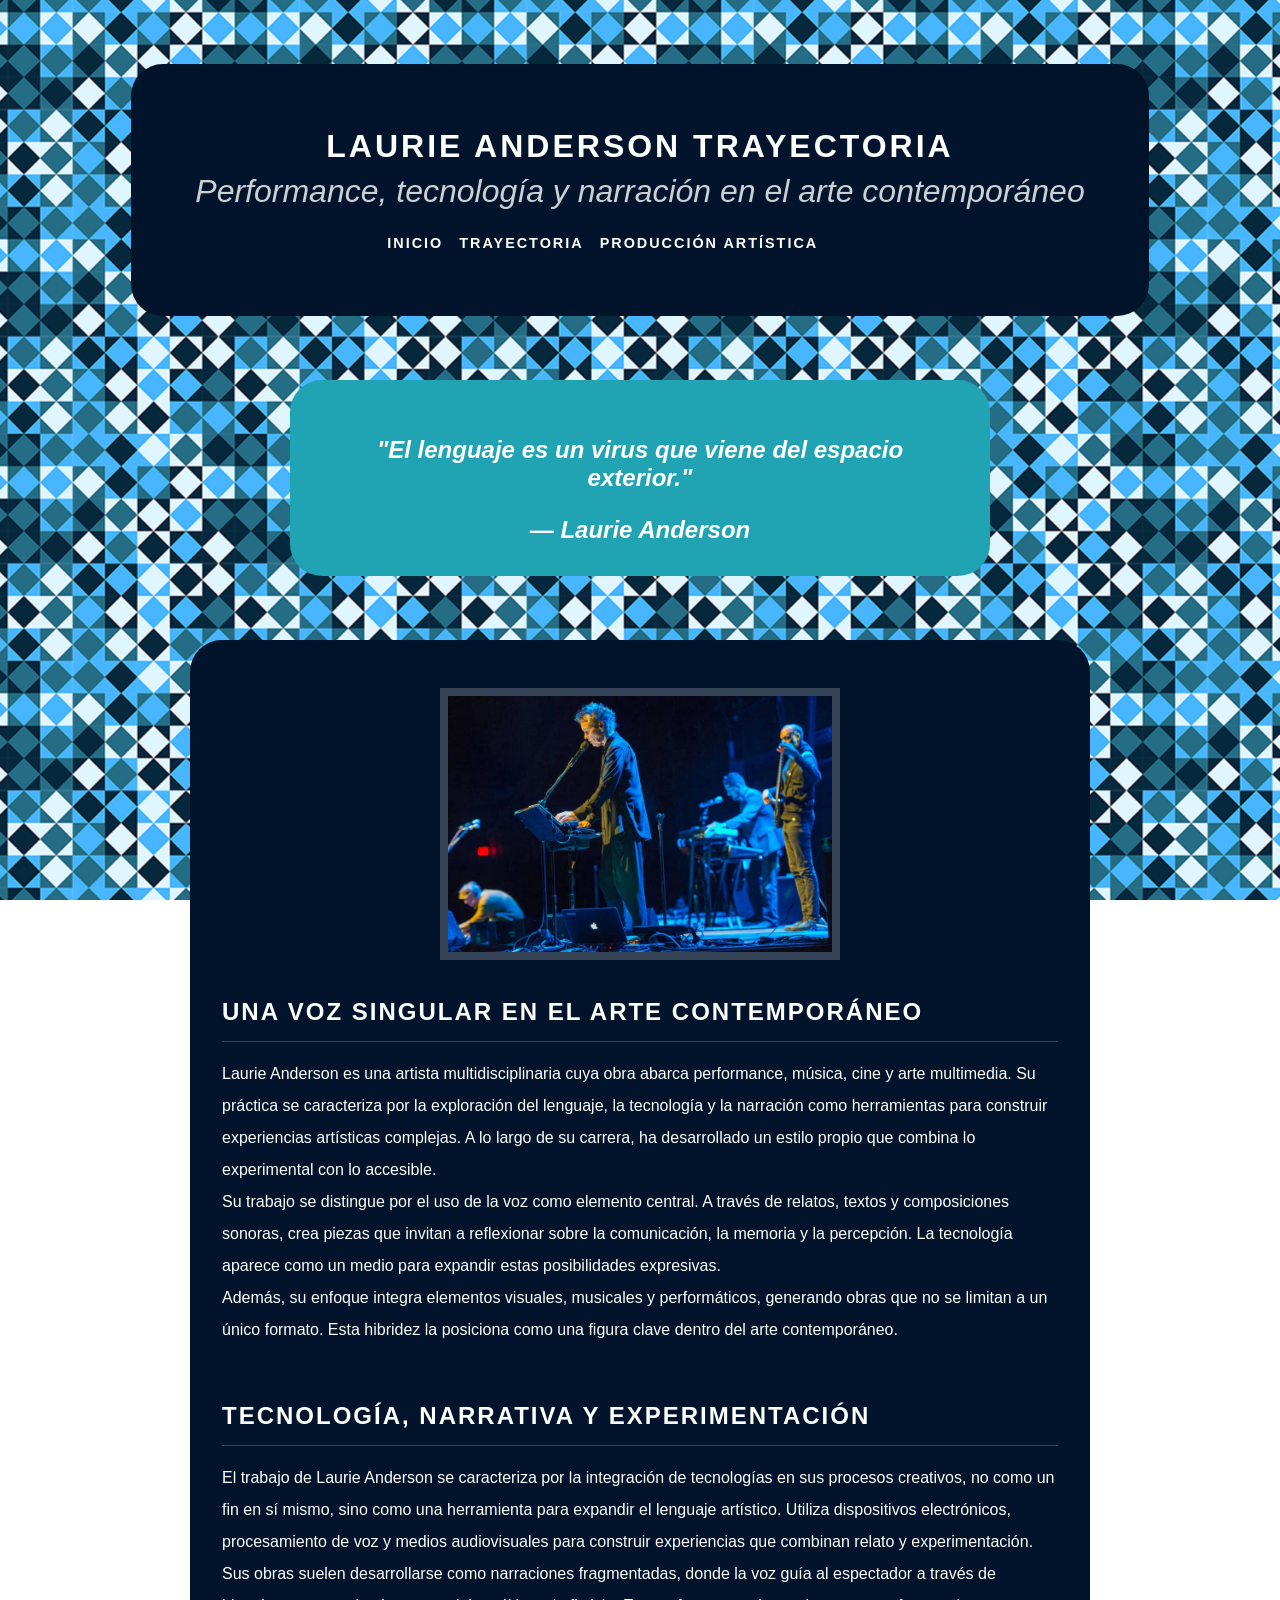
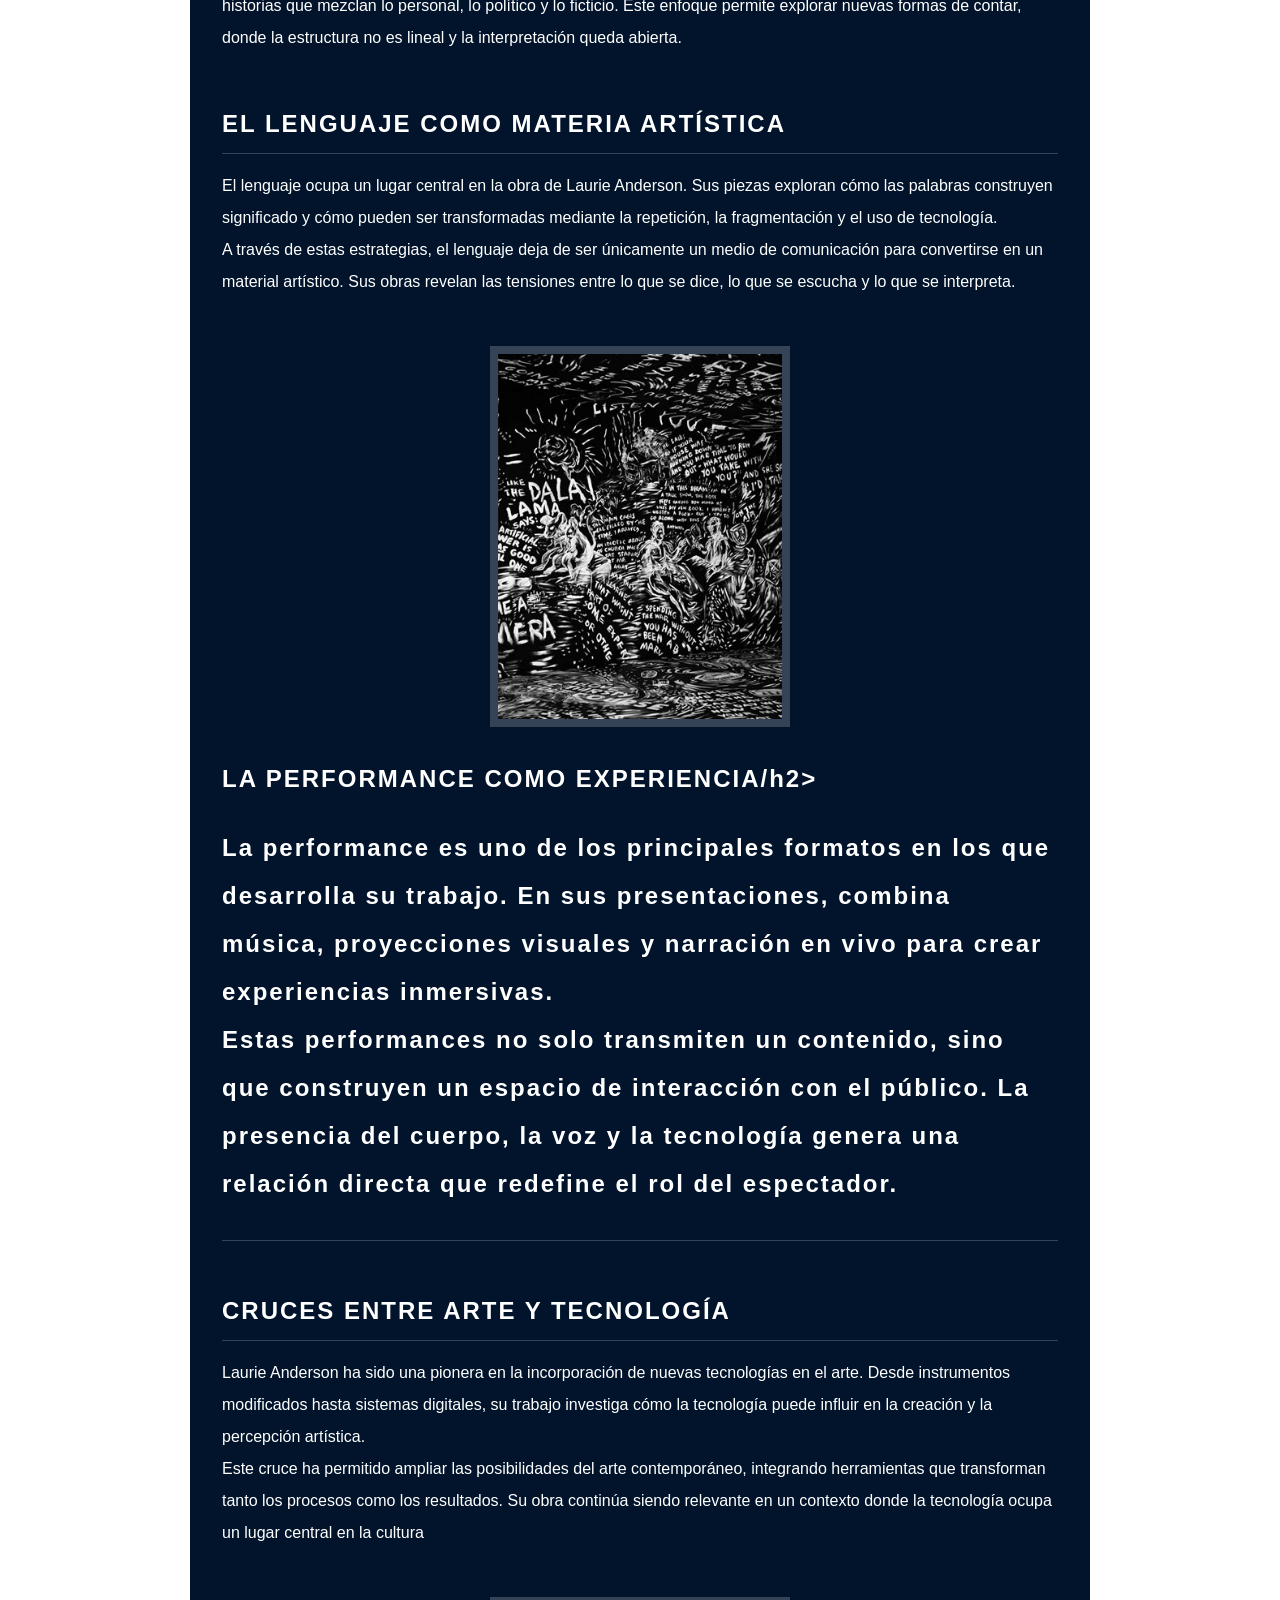
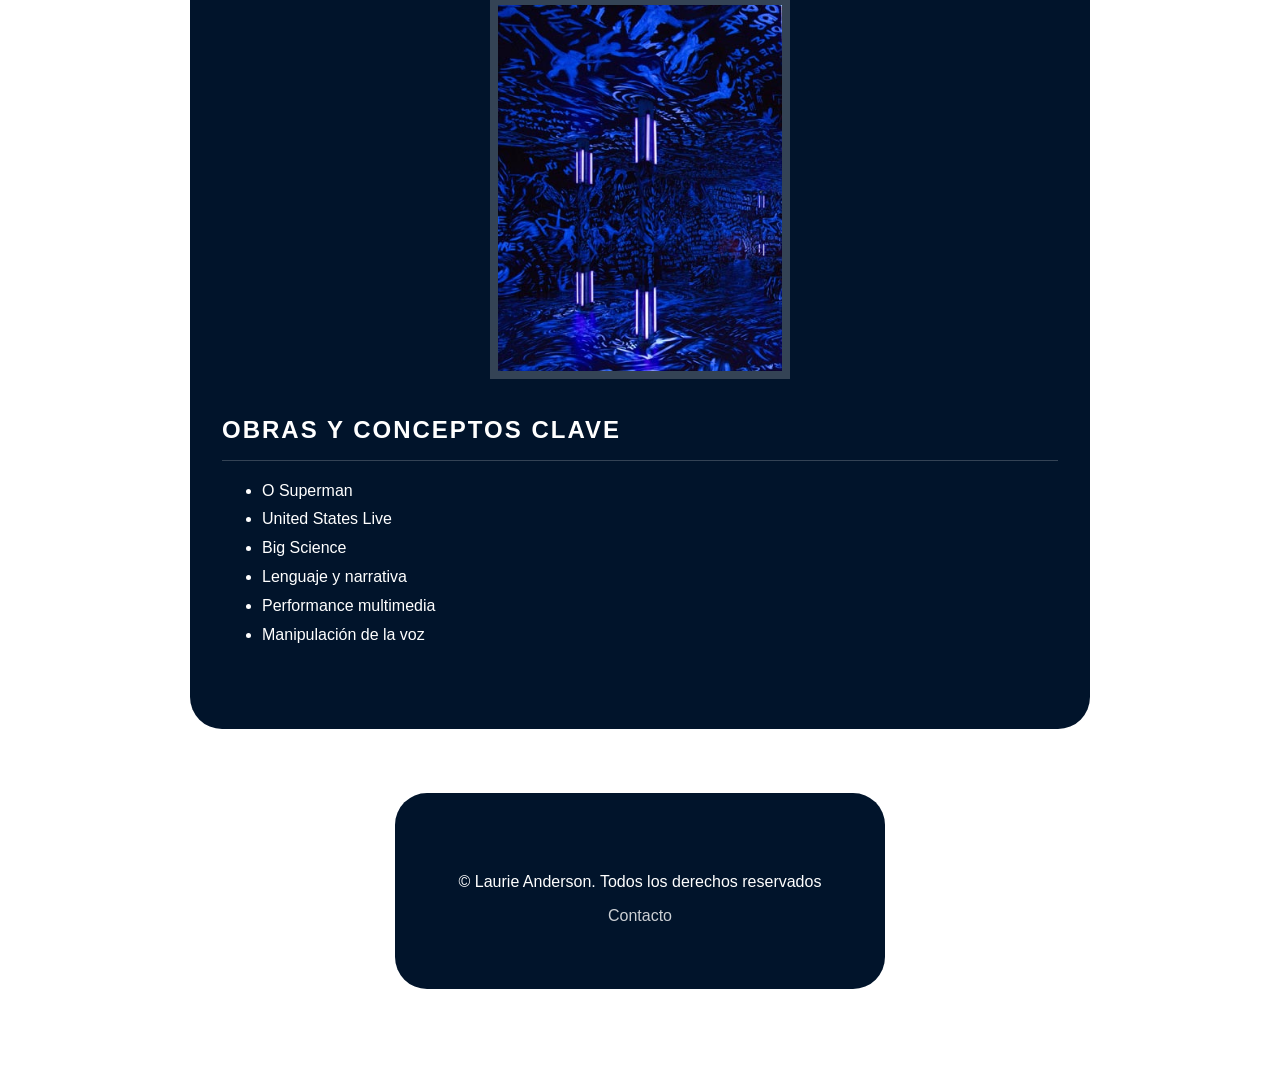
==== commit b4627fa2: "UODATE PRODUCCIÓN - Corregí un espacio que me faltaba en un h2 - Puse en mayúsculas un h2 que me hab" ====
--- a/produccion.html
+++ b/produccion.html
@@ -27,7 +27,7 @@
         <main>
             <article>
                 <figure><img src="img/andersontocando-2.jpg" alt="LAURIE ANDERSON TOCANDO" height="280" width="400"></figure>
-                <h2>UNAVOZ SINGULAR EN EL ARTE CONTEMPORÁNEO</h2>
+                <h2>UNA VOZ SINGULAR EN EL ARTE CONTEMPORÁNEO</h2>
                 <p>Laurie Anderson es una artista multidisciplinaria cuya obra abarca performance, música, cine y arte multimedia. Su práctica se caracteriza por la exploración del lenguaje, la tecnología y la narración como herramientas para construir experiencias artísticas complejas. A lo largo de su carrera, ha desarrollado un estilo propio que combina lo experimental con lo accesible.<br>Su trabajo se distingue por el uso de la voz como elemento central. A través de relatos, textos y composiciones sonoras, crea piezas que invitan a reflexionar sobre la comunicación, la memoria y la percepción. La tecnología aparece como un medio para expandir estas posibilidades expresivas.<br>Además, su enfoque integra elementos visuales, musicales y performáticos, generando obras que no se limitan a un único formato. Esta hibridez la posiciona como una figura clave dentro del arte contemporáneo.
 </p>
             </article>
@@ -43,7 +43,7 @@
             </article>
             <article>
                 <figure><img src="img/andersoninstalacionfrases-3.jpg" alt="INSTALACIÓN FRASES" height="300" width="300"></figure>
-                <h2>La performance como experiencia</h2>
+                <h2>LA PERFORMANCE COMO EXPERIENCIA/h2>
                 <p>La performance es uno de los principales formatos en los que desarrolla su trabajo. En sus presentaciones, combina música, proyecciones visuales y narración en vivo para crear experiencias inmersivas.<br>Estas performances no solo transmiten un contenido, sino que construyen un espacio de interacción con el público. La presencia del cuerpo, la voz y la tecnología genera una relación directa que redefine el rol del espectador.</p>
             </article>
             <article>
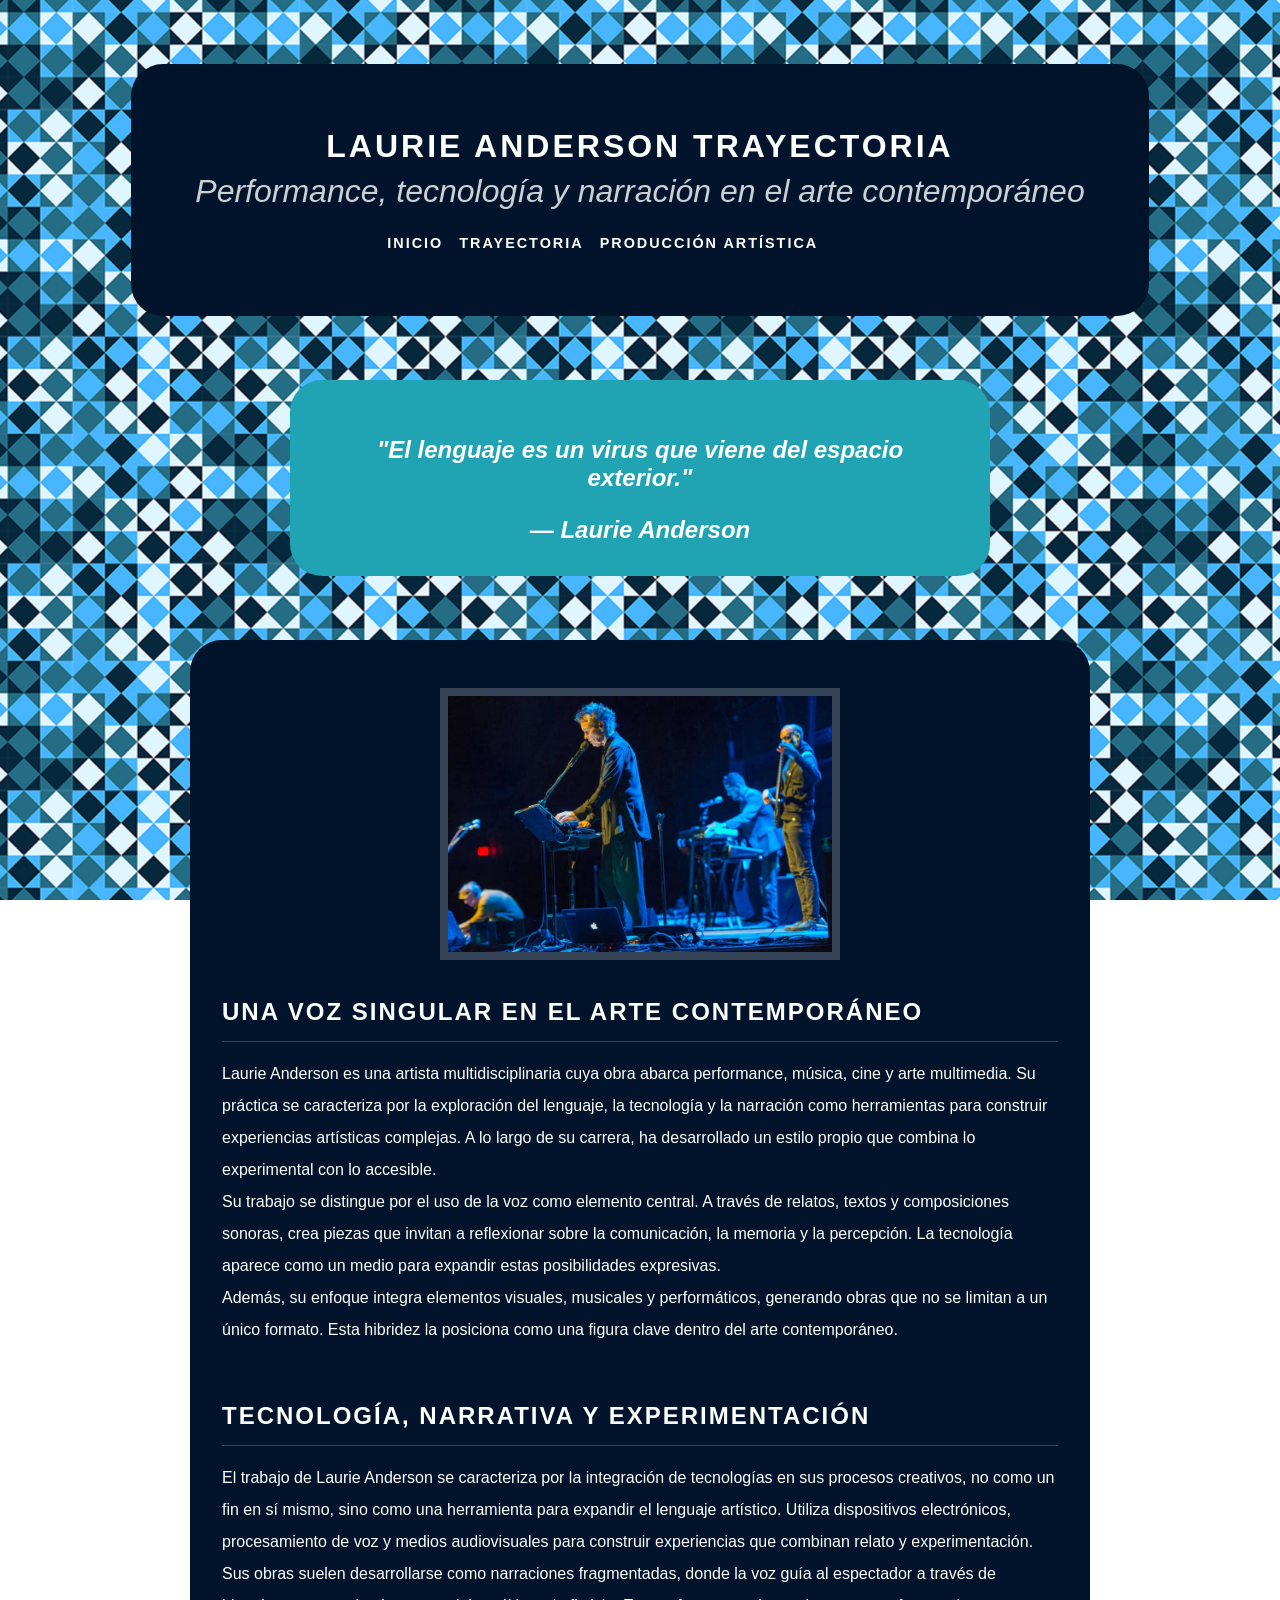
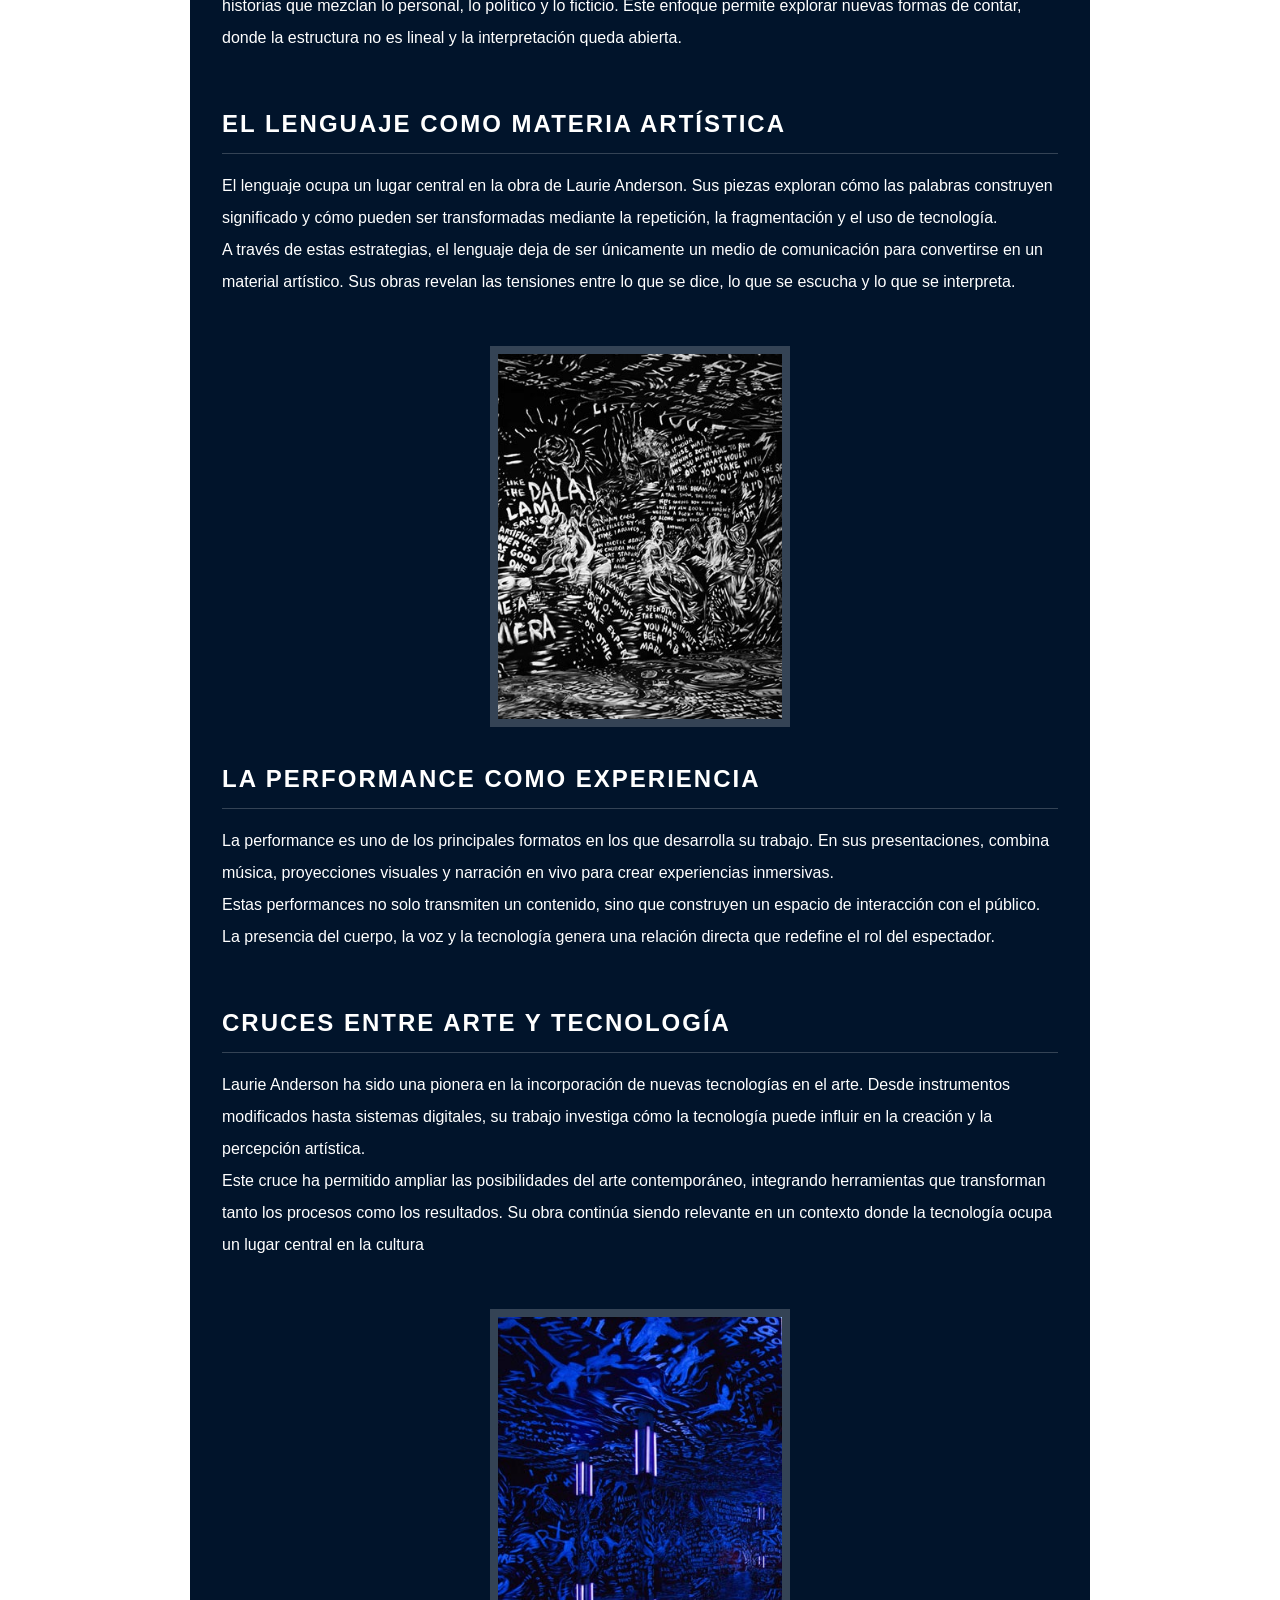
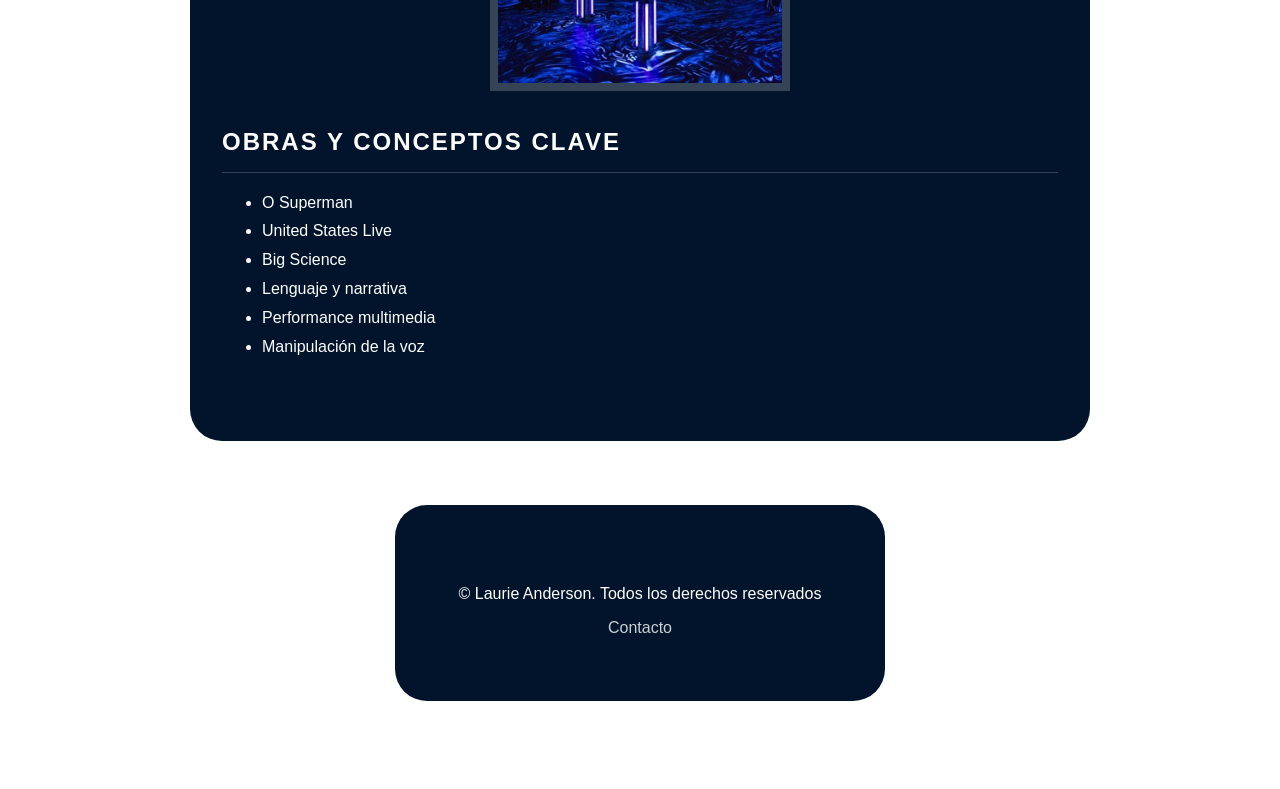
==== commit ca6bc225: "UPDATE PRODUCCIÓN Me había quedado mal un h2, lo corregí" ====
--- a/produccion.html
+++ b/produccion.html
@@ -43,7 +43,7 @@
             </article>
             <article>
                 <figure><img src="img/andersoninstalacionfrases-3.jpg" alt="INSTALACIÓN FRASES" height="300" width="300"></figure>
-                <h2>LA PERFORMANCE COMO EXPERIENCIA/h2>
+                <h2>LA PERFORMANCE COMO EXPERIENCIA</h2>
                 <p>La performance es uno de los principales formatos en los que desarrolla su trabajo. En sus presentaciones, combina música, proyecciones visuales y narración en vivo para crear experiencias inmersivas.<br>Estas performances no solo transmiten un contenido, sino que construyen un espacio de interacción con el público. La presencia del cuerpo, la voz y la tecnología genera una relación directa que redefine el rol del espectador.</p>
             </article>
             <article>
